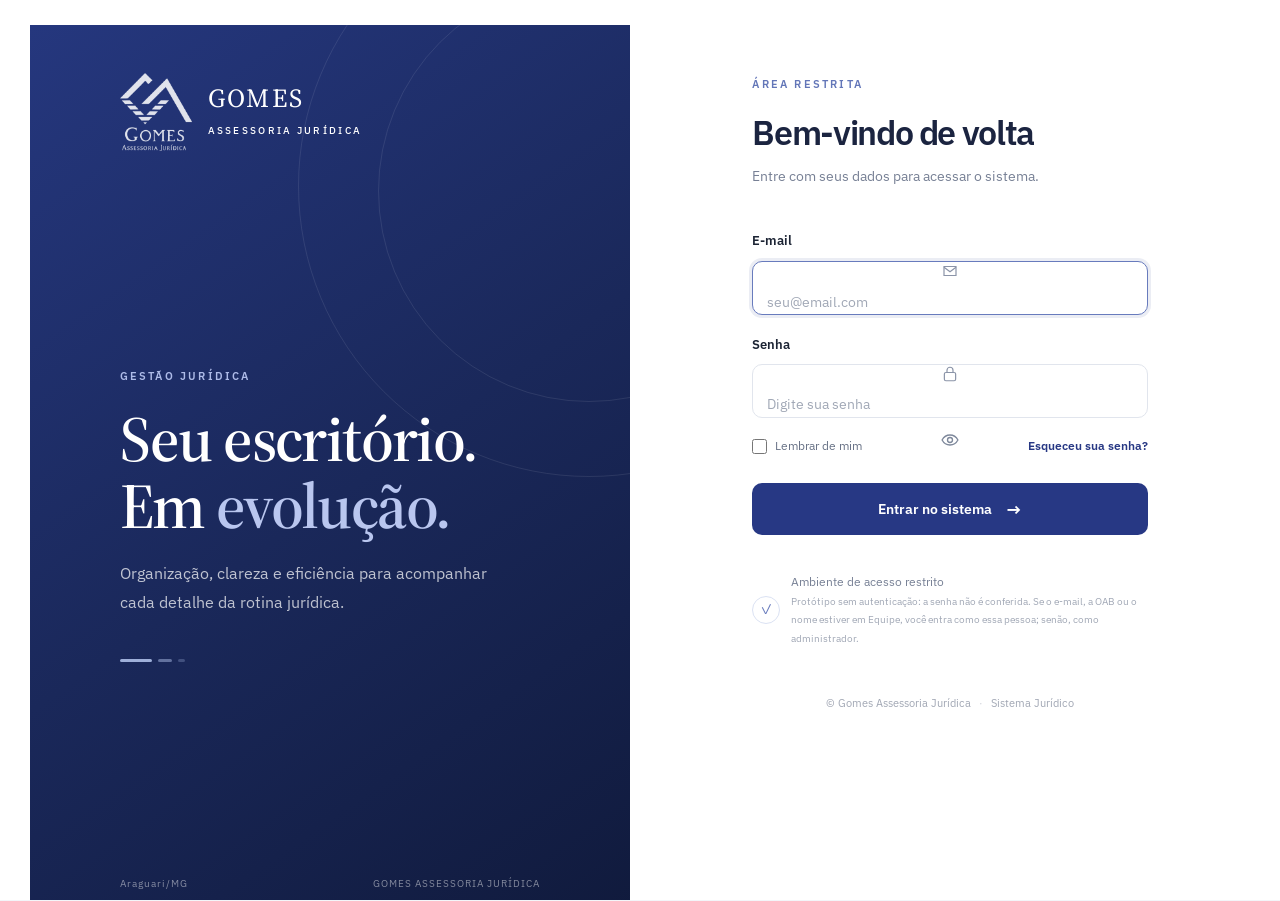
==== prototipo/index.html @ 51c0e1f3 "Integra a tela de login ao protótipo - Nova tela de acesso (js/login.js + css/login.css) no modo loc" ====
<!DOCTYPE html>
<html lang="pt-BR">
<head>
<meta charset="utf-8">
<meta name="viewport" content="width=device-width, initial-scale=1">
<title>Gomes · Sistema Jurídico</title>
<link rel="icon" href="logo.png">
<link rel="preconnect" href="https://fonts.googleapis.com">
<link rel="preconnect" href="https://fonts.gstatic.com" crossorigin>
<link href="https://fonts.googleapis.com/css2?family=IBM+Plex+Sans:wght@400;500;600&family=Source+Serif+4:opsz,wght@8..60,600&display=swap" rel="stylesheet">
<link rel="stylesheet" href="css/app.css">
<link rel="stylesheet" href="css/login.css">
</head>
<body>
<div id="login" hidden></div>
<div class="band"><span class="firm">Gomes<small>Assessoria Jurídica</small></span><span>Araguari/MG</span></div>
<div class="shell">
  <nav class="side-nav" id="nav" aria-label="Módulos"></nav>
  <div class="content">
    <header class="top">
      <img class="logo" src="logo.png" alt="Gomes Assessoria Jurídica" width="56" height="61">
      <div class="brand">
        <h1>Sistema Jurídico</h1>
        <span id="modeline">Carregando…</span>
      </div>
      <div class="gsearch" id="gsearch" role="search">
        <svg width="16" height="16" viewBox="0 0 24 24" fill="none" stroke="currentColor" stroke-width="2" stroke-linecap="round" aria-hidden="true"><circle cx="11" cy="11" r="7"/><path d="m20 20-3.5-3.5"/></svg>
        <input id="buscaQ" type="search" autocomplete="off" placeholder="Buscar pasta, processo ou pessoa…" aria-label="Buscar pasta, número de processo ou pessoa" role="combobox" aria-controls="buscaRes" aria-expanded="false" aria-autocomplete="list" data-oninput="busca-digitar" data-onkeydown="busca-tecla" data-onfocus="busca-foco">
        <kbd>/</kbd>
        <div class="gsearch-res" id="buscaRes" role="listbox" hidden></div>
      </div>
      <div id="notif"></div>
      <div class="me-chip" id="mechip"></div>
      <button class="btn primary" data-action="novo-prazo">+ Novo prazo</button>
    </header>
    <section class="alerts" id="alerts" aria-live="polite"></section>
    <div id="notice"></div>
    <main id="main"></main>
  </div>
</div>
<div id="modal"></div>
<div id="toast"></div>
<script src="js/prazo-logic.js"></script>
<script src="js/schema.js"></script>
<script src="js/seed.js"></script>
<script src="js/core.js"></script>
<script src="js/export.js"></script>
<script src="js/m-agenda.js"></script>
<script src="js/m-processos.js"></script>
<script src="js/m-publicacoes.js"></script>
<script src="js/m-clientes.js"></script>
<script src="js/m-importacao.js"></script>
<script src="js/m-documentos.js"></script>
<script src="js/m-modelos.js"></script>
<script src="js/m-equipe.js"></script>
<script src="js/m-financeiro.js"></script>
<script src="js/m-fin-painel.js"></script>
<script src="js/m-relatorios.js"></script>
<script src="js/m-notificacoes.js"></script>
<script src="js/m-busca.js"></script>
<script src="js/m-inicio.js"></script>
<script src="js/m-inicio-widgets.js"></script>
<script src="js/login.js"></script>
<script src="js/app.js"></script>
</body>
</html>
---- prototipo/css/app.css ----
:root {

  /* Layout: barra superior + faixa de alertas fixa; abaixo, a visão escolhida (ano, mês, lista, equipe, feriados) com painel lateral do dia. */

  /* Paleta do site oficial da Gomes Assessoria Jurídica: marinho #273884, cinzas #F5F5F5 / #EAE9E9, grafite #54595F, quase-preto #13120B */

  --bg: #F5F5F5;

  --surface: #FFFFFF;

  --ink: #13120B;

  --muted: #54595F;

  --line: #E2E1E1;

  --accent: #273884;

  --accent-soft: #E7E9F3;

  --band: #273884;

  --band-ink: #EAE9E9;

  --danger: #B8322A;

  --danger-soft: #FBE4E1;

  --warn: #C0620F;

  --warn-soft: #FCEAD7;

  --amber: #957300;

  --amber-soft: #FAF1CC;

  --ok: #2C7A4D;

  --ok-soft: #DFF1E6;

  --done: #8893A3;

  --done-soft: #ECEFF3;

  --hol: #B0453B;

  --weekend: #F7F7F7;

  --comp-soft: #E6E7EA;

  --recesso: rgba(35, 71, 124, .09);

  --font-display: "Source Serif 4", Georgia, serif;

  --font-body: "IBM Plex Sans", system-ui, -apple-system, "Segoe UI", sans-serif;

  --shadow: 0 8px 30px rgba(20, 30, 50, .18);

  color-scheme: light;

}





* {

  box-sizing: border-box

}

html,

body {

  margin: 0;

  background: var(--bg);

  color: var(--ink);

  font-family: var(--font-body);

  font-size: 14px;

  line-height: 1.45

}

button,

input,

select,

textarea {

  font: inherit;

  color: inherit

}

button {

  cursor: pointer

}

:focus-visible {

  outline: 2px solid var(--accent);

  outline-offset: 2px

}

.num {

  font-variant-numeric: tabular-nums

}

/* Faixa institucional */

.band {

  background: var(--band);

  color: var(--band-ink);

  display: flex;

  flex-wrap: wrap;

  gap: 6px 18px;

  align-items: center;

  padding: 8px 20px;

  font-size: 12px;

  letter-spacing: .04em

}

.band .firm {

  font-family: var(--font-display);

  font-size: 15px;

  letter-spacing: .08em;

  text-transform: uppercase;

  font-weight: 600;

  margin-right: auto

}

.band .firm small {

  font-family: var(--font-body);

  text-transform: none;

  letter-spacing: .02em;

  font-weight: 400;

  opacity: .85;

  margin-left: 8px

}

/* Top bar */

.top {

  display: flex;

  flex-wrap: wrap;

  align-items: center;

  gap: 12px 20px;

  padding: 14px 20px;

  background: var(--surface);

  border-bottom: 1px solid var(--line)

}

.logo {

  height: 58px;

  width: auto;

  flex: none

}

:root[data-theme="dark"] .logo {

  filter: brightness(0) invert(.9)

}



.brand {

  display: flex;

  flex-direction: column;

  margin-right: auto

}

.brand h1 {

  font-family: var(--font-display);

  font-size: 20px;

  margin: 0;

  font-weight: 600;

  letter-spacing: -.01em

}

.brand span {

  color: var(--muted);

  font-size: 12px

}

.tabs {

  display: flex;

  gap: 2px;

  background: var(--bg);

  border: 1px solid var(--line);

  border-radius: 8px;

  padding: 3px;

  flex-wrap: wrap

}

.tabs a {

  padding: 6px 12px;

  border-radius: 6px;

  text-decoration: none;

  color: var(--muted);

  font-weight: 500

}

.tabs a[aria-current="page"] {

  background: var(--surface);

  color: var(--ink);

  box-shadow: 0 1px 2px rgba(0, 0, 0, .08)

}

.ctrl {

  display: flex;

  align-items: center;

  gap: 8px

}

.ctrl label {

  color: var(--muted);

  font-size: 12px

}

select,

input,

textarea {

  background: var(--surface);

  border: 1px solid var(--line);

  border-radius: 6px;

  padding: 7px 9px;

  min-width: 0

}

.btn {

  border: 1px solid var(--line);

  background: var(--surface);

  border-radius: 6px;

  padding: 7px 12px;

  font-weight: 500

}

.btn:hover {

  border-color: var(--accent)

}

.btn.primary {

  background: var(--accent);

  color: var(--surface);

  border-color: var(--accent)

}

.btn.danger {

  color: var(--danger);

  border-color: var(--danger)

}

.btn.small {

  padding: 4px 9px;

  font-size: 12px

}

.iconbtn {

  border: 1px solid var(--line);

  background: var(--surface);

  border-radius: 6px;

  width: 32px;

  height: 32px;

  font-size: 16px;

  line-height: 1

}

/* Alert strip */

.alerts {

  display: flex;

  flex-wrap: wrap;

  align-items: center;

  gap: 10px 14px;

  padding: 10px 20px;

  border-bottom: 1px solid var(--line);

  background: var(--surface)

}

.alerts.calm {

  background: var(--ok-soft)

}

.alerts.hot {

  background: var(--danger-soft)

}

.pulse {

  width: 10px;

  height: 10px;

  border-radius: 50%;

  background: var(--danger);

  flex: none;

  box-shadow: 0 0 0 0 rgba(184, 50, 42, .6);

  animation: pulse 1.6s infinite

}

.alerts.calm .pulse {

  background: var(--ok);

  animation: none

}

@keyframes pulse {

  0% {

    box-shadow: 0 0 0 0 rgba(184, 50, 42, .55)

  }

  70% {

    box-shadow: 0 0 0 10px rgba(184, 50, 42, 0)

  }

  100% {

    box-shadow: 0 0 0 0 rgba(184, 50, 42, 0)

  }

}

@media (prefers-reduced-motion: reduce) {

  .pulse {

    animation: none

  }

}

.alerts strong {

  font-weight: 600

}

.counts {

  display: flex;

  gap: 8px;

  flex-wrap: wrap

}

.count {

  display: inline-flex;

  align-items: center;

  gap: 6px;

  padding: 3px 10px;

  border-radius: 999px;

  font-weight: 600;

  font-size: 12px;

  border: 1px solid transparent;

  background: var(--surface)

}

.chips {

  display: flex;

  gap: 6px;

  flex-wrap: wrap;

  flex: 1 1 300px

}

.achip {

  border: 1px solid var(--line);

  background: var(--surface);

  border-radius: 6px;

  padding: 3px 8px;

  font-size: 12px;

  display: inline-flex;

  gap: 6px;

  align-items: center;

  max-width: 320px

}

.achip span {

  overflow: hidden;

  text-overflow: ellipsis;

  white-space: nowrap

}

/* status colors */

.s-vencido {

  --c: var(--danger);

  --cs: var(--danger-soft)

}

.s-hoje {

  --c: var(--danger);

  --cs: var(--danger-soft)

}

.s-critico {

  --c: var(--warn);

  --cs: var(--warn-soft)

}

.s-atencao {

  --c: var(--amber);

  --cs: var(--amber-soft)

}

.s-ok {

  --c: var(--ok);

  --cs: var(--ok-soft)

}

.s-concluido {

  --c: var(--done);

  --cs: var(--done-soft)

}

.pill {

  display: inline-flex;

  align-items: center;

  gap: 5px;

  padding: 2px 9px;

  border-radius: 999px;

  font-size: 11.5px;

  font-weight: 600;

  color: var(--c);

  background: var(--cs);

  white-space: nowrap

}

.pill::before {

  content: "";

  width: 6px;

  height: 6px;

  border-radius: 50%;

  background: var(--c)

}

.count.s-vencido,

.count.s-hoje,

.count.s-critico,

.count.s-atencao {

  color: var(--c);

  border-color: var(--c)

}

.notice {

  margin: 12px 20px 0;

  padding: 9px 12px;

  border: 1px dashed var(--line);

  border-radius: 8px;

  color: var(--muted);

  display: flex;

  gap: 10px;

  align-items: center;

  flex-wrap: wrap;

  background: var(--surface)

}

/* Main */

main {

  padding: 16px 20px 40px;

  display: grid;

  grid-template-columns: minmax(0, 1fr) 320px;

  gap: 16px;

  align-items: start

}

main.single {

  grid-template-columns: minmax(0, 1fr)

}

@media (max-width:1000px) {

  main {

    grid-template-columns: minmax(0, 1fr)

  }

}

.panel {

  background: var(--surface);

  border: 1px solid var(--line);

  border-radius: 10px

}

.vhead {

  display: flex;

  align-items: center;

  gap: 10px;

  flex-wrap: wrap;

  padding: 12px 14px;

  border-bottom: 1px solid var(--line)

}

.vhead h2 {

  font-family: var(--font-display);

  font-weight: 600;

  font-size: 22px;

  margin: 0 auto 0 0;

  text-wrap: balance

}

.legend {

  display: flex;

  gap: 12px;

  flex-wrap: wrap;

  padding: 10px 14px;

  border-top: 1px solid var(--line);

  color: var(--muted);

  font-size: 12px

}

.legend i {

  display: inline-block;

  width: 11px;

  height: 11px;

  border-radius: 3px;

  margin-right: 5px;

  vertical-align: -1px;

  background: var(--cs);

  border: 1px solid var(--c)

}

/* Year */

.year {

  display: grid;

  grid-template-columns: repeat(4, minmax(0, 1fr));

  gap: 14px;

  padding: 14px

}

@media (max-width:1250px) {

  .year {

    grid-template-columns: repeat(3, minmax(0, 1fr))

  }

}

@media (max-width:760px) {

  .year {

    grid-template-columns: repeat(2, minmax(0, 1fr))

  }

}

@media (max-width:460px) {

  .year {

    grid-template-columns: minmax(0, 1fr)

  }

}

.mini {

  border: 1px solid var(--line);

  border-radius: 8px;

  padding: 8px

}

.mini.current {

  border-color: var(--accent)

}

.mini h3 {

  margin: 0 0 6px;

  font-size: 13px;

  display: flex;

  justify-content: space-between;

  align-items: center

}

.mini h3 button {

  border: 0;

  background: none;

  padding: 0;

  font-weight: 600;

  color: var(--ink);

  text-transform: capitalize

}

.mini h3 button:hover {

  color: var(--accent);

  text-decoration: underline

}

.mini h3 small {

  color: var(--muted);

  font-weight: 500

}

.mgrid {

  display: grid;

  grid-template-columns: repeat(7, 1fr);

  gap: 2px

}

.mgrid .dow {

  font-size: 10px;

  color: var(--muted);

  text-align: center;

  padding-bottom: 2px

}

.d {

  position: relative;

  aspect-ratio: 1;

  border: 0;

  border-radius: 4px;

  background: transparent;

  font-size: 11px;

  padding: 0;

  display: flex;

  align-items: center;

  justify-content: center;

  color: var(--ink)

}

.d.out {

  visibility: hidden

}

.d.we {

  color: var(--muted);

  background: var(--weekend)

}

.d.rec {

  background-image: repeating-linear-gradient(135deg, var(--recesso) 0 3px, transparent 3px 6px)

}

.d.hol {

  color: var(--hol);

  font-weight: 600;

  text-decoration: underline dotted

}

.d.has {

  background: var(--cs);

  color: var(--c);

  font-weight: 700;

  box-shadow: inset 0 0 0 1px var(--c)

}

.d.today {

  outline: 2px solid var(--accent);

  outline-offset: -1px

}

.d.sel {

  background: var(--accent);

  color: var(--surface)

}

.d:hover {

  box-shadow: inset 0 0 0 1px var(--accent)

}

.d .n {

  position: absolute;

  top: -3px;

  right: -3px;

  min-width: 13px;

  height: 13px;

  border-radius: 7px;

  background: var(--c);

  color: var(--surface);

  font-size: 8.5px;

  line-height: 13px;

  padding: 0 3px;

  font-weight: 700

}

/* Month */

.month {

  display: grid;

  grid-template-columns: repeat(7, minmax(0, 1fr));

  border-top: 1px solid var(--line)

}

.month .dow {

  padding: 6px 8px;

  font-size: 12px;

  color: var(--muted);

  border-bottom: 1px solid var(--line);

  font-weight: 500

}

.cell {

  min-height: 108px;

  border-right: 1px solid var(--line);

  border-bottom: 1px solid var(--line);

  padding: 5px;

  display: flex;

  flex-direction: column;

  gap: 3px;

  cursor: pointer;

  background: var(--surface)

}

.cell:nth-child(7n) {

  border-right: 0

}

.cell.out {

  background: var(--bg);

  color: var(--muted)

}

.cell.we {

  background: var(--weekend)

}

.cell.rec {

  background-image: repeating-linear-gradient(135deg, var(--recesso) 0 4px, transparent 4px 8px)

}

.cell.sel {

  box-shadow: inset 0 0 0 2px var(--accent)

}

.cell .top-row {

  display: flex;

  justify-content: space-between;

  gap: 4px;

  font-size: 12px

}

.cell .dn {

  font-weight: 600

}

.cell.today .dn {

  background: var(--accent);

  color: var(--surface);

  border-radius: 10px;

  padding: 0 6px

}

.cell .hn {

  color: var(--hol);

  font-size: 10.5px;

  text-align: right;

  line-height: 1.2

}

.ev {

  border: 0;

  border-left: 3px solid var(--c);

  background: var(--cs);

  color: var(--ink);

  border-radius: 4px;

  padding: 2px 5px;

  font-size: 11.5px;

  text-align: left;

  white-space: nowrap;

  overflow: hidden;

  text-overflow: ellipsis;

  width: 100%

}

.more {

  font-size: 11px;

  color: var(--muted)

}

@media (max-width:700px) {

  .cell {

    min-height: 70px

  }

  .ev {

    font-size: 10px

  }

}

/* Side panel */

.side {

  padding: 14px;

  position: sticky;

  top: 12px

}

.side h3 {

  font-family: var(--font-display);

  font-size: 18px;

  margin: 0 0 2px;

  font-weight: 600

}

.side .sub {

  color: var(--muted);

  font-size: 12px;

  margin-bottom: 12px

}

.plist {

  display: flex;

  flex-direction: column;

  gap: 8px

}

.pcard {

  border: 1px solid var(--line);

  border-left: 4px solid var(--c);

  border-radius: 8px;

  padding: 9px 10px;

  display: flex;

  flex-direction: column;

  gap: 4px;

  background: var(--surface);

  text-align: left

}

.pcard:hover {

  border-color: var(--accent);

  border-left-color: var(--c)

}

.pcard .t {

  font-weight: 600

}

.pcard .meta {

  color: var(--muted);

  font-size: 12px;

  display: flex;

  gap: 8px;

  flex-wrap: wrap;

  align-items: center

}

.empty {

  color: var(--muted);

  padding: 10px 0

}

.side .sec {

  margin-top: 16px;

  padding-top: 12px;

  border-top: 1px solid var(--line)

}

.side .sec h4 {

  margin: 0 0 8px;

  font-size: 12px;

  text-transform: uppercase;

  letter-spacing: .04em;

  color: var(--muted)

}

.load {

  display: flex;

  flex-direction: column;

  gap: 6px

}

.loadrow {

  display: grid;

  grid-template-columns: 24px minmax(0, 1fr) auto;

  gap: 8px;

  align-items: center;

  font-size: 13px

}

.bar {

  height: 6px;

  background: var(--bg);

  border-radius: 3px;

  overflow: hidden;

  grid-column: 2 / 4

}

.bar b {

  display: block;

  height: 100%;

  background: var(--accent)

}

.av {

  width: 24px;

  height: 24px;

  border-radius: 50%;

  display: inline-flex;

  align-items: center;

  justify-content: center;

  color: #fff;

  font-size: 10px;

  font-weight: 600;

  flex: none

}

.av.lg {

  width: 42px;

  height: 42px;

  font-size: 15px

}

/* Table */

.filters {

  display: flex;

  gap: 8px;

  flex-wrap: wrap;

  padding: 12px 14px;

  border-bottom: 1px solid var(--line)

}

.tablewrap {

  overflow-x: auto

}

table {

  width: 100%;

  border-collapse: collapse;

  font-size: 13px

}

th {

  text-align: left;

  font-weight: 500;

  color: var(--muted);

  font-size: 12px;

  padding: 8px 12px;

  border-bottom: 1px solid var(--line);

  white-space: nowrap

}

td {

  padding: 9px 12px;

  border-bottom: 1px solid var(--line);

  vertical-align: middle

}

tr.done td {

  color: var(--muted)

}

tr.done td .proc {

  text-decoration: line-through

}

.proc {

  font-variant-numeric: tabular-nums;

  font-size: 12.5px

}

.who {

  display: flex;

  align-items: center;

  gap: 7px;

  white-space: nowrap

}

.rowact {

  display: flex;

  gap: 6px;

  justify-content: flex-end

}

/* Team */

.team {

  display: grid;

  grid-template-columns: repeat(auto-fill, minmax(250px, 1fr));

  gap: 12px;

  padding: 14px

}

.member {

  border: 1px solid var(--line);

  border-radius: 10px;

  padding: 14px;

  display: flex;

  flex-direction: column;

  gap: 10px

}

.member .hd {

  display: flex;

  gap: 10px;

  align-items: center

}

.member .nm {

  font-weight: 600

}

.member .cg {

  color: var(--muted);

  font-size: 12px

}

.member .stats {

  display: flex;

  gap: 6px;

  flex-wrap: wrap

}

.member .info {

  color: var(--muted);

  font-size: 12px;

  word-break: break-word

}

/* Holidays */

.hgrid {

  display: grid;

  grid-template-columns: repeat(auto-fit, minmax(300px, 1fr));

  gap: 14px;

  padding: 14px

}

.hbox {

  border: 1px solid var(--line);

  border-radius: 10px;

  padding: 12px

}

.hbox h3 {

  margin: 0 0 8px;

  font-size: 14px

}

.hlist {

  list-style: none;

  margin: 0;

  padding: 0

}

.hlist li {

  display: flex;

  justify-content: space-between;

  gap: 10px;

  padding: 6px 0;

  border-bottom: 1px dashed var(--line);

  font-size: 13px

}

.hlist li:last-child {

  border-bottom: 0

}

.form-inline {

  display: flex;

  gap: 6px;

  flex-wrap: wrap;

  margin-top: 10px

}

.muted {

  color: var(--muted)

}

/* Modal */

.backdrop {

  position: fixed;

  inset: 0;

  background: rgba(10, 15, 25, .45);

  display: flex;

  align-items: flex-start;

  justify-content: center;

  padding: 40px 16px;

  overflow: auto;

  z-index: 50

}

.modal {

  background: var(--surface);

  border-radius: 12px;

  box-shadow: var(--shadow);

  width: min(620px, 100%);

  border: 1px solid var(--line)

}

.modal header {

  padding: 14px 18px;

  border-bottom: 1px solid var(--line);

  display: flex;

  align-items: center;

  gap: 10px

}

.modal header h3 {

  margin: 0;

  font-family: var(--font-display);

  font-size: 19px;

  font-weight: 600;

  margin-right: auto

}

.modal .body {

  padding: 16px 18px;

  display: grid;

  grid-template-columns: 1fr 1fr;

  gap: 12px

}

.modal .body .full {

  grid-column: 1 / -1

}

@media (max-width:520px) {

  .modal .body {

    grid-template-columns: 1fr

  }

}

.field {

  display: flex;

  flex-direction: column;

  gap: 4px

}

.field>input,

.field>select,

.field>textarea {

  width: 100%

}

.field label {

  font-size: 12px;

  color: var(--muted);

  font-weight: 500

}

.calc {

  grid-column: 1 / -1;

  background: var(--accent-soft);

  border-radius: 8px;

  padding: 9px 12px;

  font-size: 12.5px

}

.modal footer {

  padding: 12px 18px;

  border-top: 1px solid var(--line);

  display: flex;

  gap: 8px;

  justify-content: flex-end;

  flex-wrap: wrap

}

.modal footer .left {

  margin-right: auto

}

.urgent-list {

  padding: 6px 18px 14px;

  display: flex;

  flex-direction: column;

  gap: 8px

}

/* Clientes (captação) */

.board {

  display: grid;

  grid-template-columns: repeat(5, minmax(230px, 1fr));

  gap: 12px;

  padding: 14px;

  overflow-x: auto

}

.col {

  background: var(--bg);

  border-radius: 10px;

  padding: 10px;

  display: flex;

  flex-direction: column;

  gap: 8px;

  min-height: 160px

}

.col h3 {

  margin: 0 0 2px;

  font-size: 12.5px;

  text-transform: uppercase;

  letter-spacing: .04em;

  color: var(--muted);

  display: flex;

  justify-content: space-between

}

.ccard {

  border: 1px solid var(--line);

  border-radius: 8px;

  background: var(--surface);

  padding: 10px;

  text-align: left;

  display: flex;

  flex-direction: column;

  gap: 5px

}

.ccard:hover {

  border-color: var(--accent)

}

.ccard.paramim {

  border-color: var(--accent);

  box-shadow: inset 3px 0 0 var(--accent)

}

.ccard .t {

  font-weight: 600

}

.ccard .meta {

  font-size: 12px;

  color: var(--muted);

  display: flex;

  gap: 6px;

  align-items: center;

  flex-wrap: wrap

}

.ccard .hist {

  font-size: 12px;

  color: var(--ink);

  display: -webkit-box;

  -webkit-line-clamp: 2;

  -webkit-box-orient: vertical;

  overflow: hidden

}

.tag {

  display: inline-block;

  font-size: 11px;

  font-weight: 600;

  padding: 1px 7px;

  border-radius: 999px;

  background: var(--accent-soft);

  color: var(--accent)

}

.tag.alta {

  background: var(--danger-soft);

  color: var(--danger)

}

.avs {

  display: inline-flex

}

.avs .av {

  margin-left: -5px;

  border: 2px solid var(--surface)

}

.avs .av:first-child {

  margin-left: 0

}

.modal.wide {

  width: min(980px, 100%)

}

.cgrid {

  display: grid;

  grid-template-columns: minmax(0, 1.15fr) minmax(0, 1fr);

  gap: 0

}

@media (max-width:820px) {

  .cgrid {

    grid-template-columns: 1fr

  }

}

.cgrid>div {

  padding: 16px 18px;

  display: flex;

  flex-direction: column;

  gap: 12px

}

.cgrid>div+div {

  border-left: 1px solid var(--line);

  background: var(--bg)

}

@media (max-width:820px) {

  .cgrid>div+div {

    border-left: 0;

    border-top: 1px solid var(--line)

  }

}

.two {

  display: grid;

  grid-template-columns: 1fr 1fr;

  gap: 10px

}

@media (max-width:520px) {

  .two {

    grid-template-columns: 1fr

  }

}

.box {

  background: var(--surface);

  border: 1px solid var(--line);

  border-radius: 8px;

  padding: 10px 12px;

  display: flex;

  flex-direction: column;

  gap: 8px

}

.box h4 {

  margin: 0;

  font-size: 12px;

  text-transform: uppercase;

  letter-spacing: .04em;

  color: var(--muted)

}

.checks {

  display: flex;

  flex-direction: column;

  gap: 4px

}

.checks label {

  display: flex;

  gap: 8px;

  align-items: center;

  font-size: 13px

}

.doclist {

  display: flex;

  flex-direction: column;

  gap: 6px

}

.doc {

  display: grid;

  grid-template-columns: 34px minmax(0, 1fr) auto;

  gap: 8px;

  align-items: center;

  font-size: 13px

}

.doc .ft {

  width: 34px;

  height: 34px;

  border-radius: 6px;

  background: var(--accent-soft);

  color: var(--accent);

  font-size: 10px;

  font-weight: 700;

  display: flex;

  align-items: center;

  justify-content: center

}

.doc a {

  color: var(--ink);

  font-weight: 500;

  text-decoration: none;

  overflow: hidden;

  text-overflow: ellipsis;

  white-space: nowrap;

  display: block

}

.doc a:hover {

  color: var(--accent);

  text-decoration: underline

}

.doc small {

  color: var(--muted)

}

.drop {

  border: 1.5px dashed var(--line);

  border-radius: 8px;

  padding: 10px;

  display: flex;

  flex-wrap: wrap;

  gap: 8px;

  align-items: center

}

.drop.over {

  border-color: var(--accent);

  background: var(--accent-soft)

}

.timeline {

  list-style: none;

  margin: 0;

  padding: 0;

  display: flex;

  flex-direction: column;

  gap: 8px;

  max-height: 220px;

  overflow: auto

}

.timeline li {

  display: grid;

  grid-template-columns: 24px minmax(0, 1fr);

  gap: 8px;

  font-size: 12.5px

}

.timeline small {

  color: var(--muted);

  display: block

}

.statusbar {

  display: flex;

  gap: 6px;

  flex-wrap: wrap

}

.tabbadge {

  display: inline-block;

  min-width: 17px;

  padding: 0 5px;

  margin-left: 5px;

  border-radius: 9px;

  background: var(--danger);

  color: #fff;

  font-size: 10.5px;

  font-weight: 700;

  text-align: center;

  line-height: 17px

}

.toast {

  position: fixed;

  bottom: 18px;

  left: 50%;

  transform: translateX(-50%);

  background: var(--ink);

  color: var(--surface);

  padding: 9px 16px;

  border-radius: 8px;

  z-index: 60;

  font-size: 13px;

  box-shadow: var(--shadow)

}

/* ===== Layout com menu lateral ===== */

html,

body {

  height: 100%

}

.shell {

  display: grid;

  grid-template-columns: 220px minmax(0, 1fr);

  min-height: calc(100% - 37px)

}

.side-nav {

  background: var(--surface);

  border-right: 1px solid var(--line);

  padding: 12px 10px;

  display: flex;

  flex-direction: column;

  gap: 14px;

  position: sticky;

  top: 0;

  align-self: start;

  max-height: 100vh;

  overflow: auto

}

.side-nav .grp {

  display: flex;

  flex-direction: column;

  gap: 2px

}

.side-nav .grp b {

  font-size: 11px;

  text-transform: uppercase;

  letter-spacing: .06em;

  color: var(--muted);

  padding: 4px 10px

}

.side-nav a {

  display: flex;

  justify-content: space-between;

  align-items: center;

  padding: 7px 10px;

  border-radius: 6px;

  text-decoration: none;

  color: var(--ink);

  font-weight: 500

}

.side-nav a:hover {

  background: var(--bg)

}

.side-nav a[aria-current="page"] {

  background: var(--accent);

  color: var(--surface)

}

.side-nav a[aria-current="page"] .tabbadge {

  background: var(--surface);

  color: var(--accent)

}

.content {

  min-width: 0;

  display: flex;

  flex-direction: column

}

@media (max-width:900px) {

  .shell {

    grid-template-columns: 1fr

  }

  .side-nav {

    position: static;

    max-height: none;

    flex-direction: row;

    overflow-x: auto;

    border-right: 0;

    border-bottom: 1px solid var(--line)

  }

  .side-nav .grp {

    flex-direction: row;

    align-items: center

  }

  .side-nav .grp b {

    display: none

  }

  .side-nav a {

    white-space: nowrap

  }

}

.me-chip {

  display: flex;

  align-items: center;

  gap: 8px;

  font-size: 13px

}

.me-chip .role {

  font-size: 11px;

  color: var(--muted)

}

/* ===== Componentes gerais ===== */

.kpis {

  display: grid;

  grid-template-columns: repeat(auto-fit, minmax(180px, 1fr));

  gap: 12px;

  padding: 14px

}

.kpi {

  border: 1px solid var(--line);

  border-radius: 10px;

  padding: 12px 14px;

  background: var(--surface);

  display: flex;

  flex-direction: column;

  gap: 4px;

  border-top: 3px solid var(--c, var(--accent))

}

.kpi span {

  font-size: 12px;

  color: var(--muted)

}

.kpi strong {

  font-size: 22px;

  font-variant-numeric: tabular-nums;

  font-weight: 600

}

.kpi small {

  font-size: 12px;

  color: var(--muted)

}

.grid2 {

  display: grid;

  grid-template-columns: repeat(auto-fit, minmax(380px, 1fr));

  gap: 14px;

  padding: 0 14px 14px

}

@media (max-width:520px) {

  .grid2 {

    grid-template-columns: 1fr

  }

}

.card {

  border: 1px solid var(--line);

  border-radius: 10px;

  padding: 12px 14px;

  background: var(--surface);

  min-width: 0

}

.card h3 {

  margin: 0 0 10px;

  font-size: 14px

}

.chart svg {

  width: 100%;

  height: auto;

  display: block

}

.chart text {

  fill: var(--muted);

  font-size: 11px;

  font-family: var(--font-body)

}

.chart .gl {

  stroke: var(--line)

}

.chart-legend {

  display: flex;

  gap: 12px;

  font-size: 12px;

  color: var(--muted);

  margin-top: 6px;

  flex-wrap: wrap

}

.chart-legend i {

  display: inline-block;

  width: 10px;

  height: 10px;

  border-radius: 2px;

  margin-right: 5px;

  vertical-align: -1px

}

.money {

  font-variant-numeric: tabular-nums;

  white-space: nowrap;

  text-align: right

}

td.money,

th.money {

  text-align: right

}

.pos {

  color: var(--ok)

}

.neg {

  color: var(--danger)

}

.subtabs {

  display: flex;

  gap: 6px;

  flex-wrap: wrap

}

.subtabs button {

  border: 1px solid var(--line);

  background: var(--surface);

  border-radius: 999px;

  padding: 4px 12px;

  font-size: 12.5px

}

.subtabs button[aria-pressed="true"] {

  background: var(--accent);

  color: var(--surface);

  border-color: var(--accent)

}

.export {

  display: flex;

  gap: 6px;

  align-items: center

}

.export .muted {

  font-size: 12px

}

.tfoot td {

  font-weight: 600;

  background: var(--bg)

}

.lock {

  padding: 40px 20px;

  text-align: center;

  color: var(--muted)

}

.lock h2 {

  font-family: var(--font-display);

  color: var(--ink)

}

.dl {

  display: grid;

  grid-template-columns: max-content 1fr;

  gap: 6px 14px;

  font-size: 13px;

  margin: 0

}

.dl dt {

  color: var(--muted)

}

.dl dd {

  margin: 0

}

.ptext {

  white-space: pre-wrap;

  font-size: 13px;

  background: var(--bg);

  border-radius: 8px;

  padding: 10px;

  max-height: 260px;

  overflow: auto

}

.matrix td,

.matrix th {

  text-align: center

}

.matrix td:first-child,

.matrix th:first-child {

  text-align: left

}

.matrix select {

  padding: 4px 6px;

  font-size: 12px

}

.tabs-inline {

  display: flex;

  gap: 2px;

  border-bottom: 1px solid var(--line);

  padding: 0 14px;

  flex-wrap: wrap

}

.tabs-inline button {

  border: 0;

  background: none;

  padding: 9px 12px;

  color: var(--muted);

  font-weight: 500;

  border-bottom: 2px solid transparent

}

.tabs-inline button[aria-pressed="true"] {

  color: var(--accent);

  border-bottom-color: var(--accent)

}

.section-body {

  padding: 14px;

  display: flex;

  flex-direction: column;

  gap: 12px

}

.row-click {

  cursor: pointer

}

.row-click:hover td {

  background: var(--bg)

}

.alerts .chips {

  flex-basis: 100%

}

/* ===== Gomes · identidade visual profissional ===== */

:root {

  --bg: #f3f5f9;

  --surface: #fff;

  --ink: #172033;

  --muted: #697386;

  --line: #e3e8f0;

  --accent: #273884;

  --accent-soft: #edf0fb;

  --band: #172653;

  --shadow: 0 12px 34px rgba(22, 36, 75, .08)

}

html,

body {

  font-size: 14px;

  background: var(--bg)

}

.band {

  padding: 9px 26px;

  background: #172653;

  min-height: 40px

}

.shell {

  grid-template-columns: 248px minmax(0, 1fr);

  min-height: calc(100% - 40px)

}

.side-nav {

  padding: 22px 14px;

  background: #fff;

  border-right: 1px solid #e7ebf2;

  gap: 22px

}

.side-nav .grp {

  gap: 4px

}

.side-nav .grp b {

  padding: 5px 12px 8px;

  font-size: 10px;

  letter-spacing: .11em;

  color: #929bad

}

.side-nav a {

  padding: 10px 12px;

  border-radius: 9px;

  font-size: 13px;

  transition: background .16s, color .16s

}

.side-nav a:hover {

  background: #f3f5fa;

  color: var(--accent)

}

.side-nav a[aria-current=page] {

  background: #edf0fb;

  color: #273884;

  box-shadow: inset 3px 0 #273884

}

.side-nav a[aria-current=page] .tabbadge {

  background: #273884;

  color: #fff

}

.content {

  background: #f6f7fb

}

.top {

  padding: 17px 28px;

  background: #fff;

  border-bottom: 1px solid #e8ebf1;

  gap: 16px

}

.brand h1 {

  font-family: var(--font-body);

  font-size: 18px;

  font-weight: 650;

  letter-spacing: -.035em;

  color: #172033

}

.brand span {

  font-size: 11.5px

}

.logo {

  height: 48px

}

.alerts {

  padding: 11px 28px;

  background: #fff

}

main {

  padding: 25px 28px 48px;

  gap: 20px

}

.panel,

.card,

.kpi {

  border-color: #e5e9f1;

  border-radius: 13px;

  box-shadow: 0 2px 8px rgba(20, 35, 70, .025)

}

.btn {

  border-radius: 8px;

  padding: 8px 13px;

  font-weight: 600

}

.btn.primary {

  box-shadow: 0 3px 8px rgba(39, 56, 132, .16)

}

input,

select,

textarea {

  border-radius: 8px;

  border-color: #dfe4ed;

  padding: 9px 11px

}

.vhead {

  padding: 16px 18px

}

.vhead h2 {

  font-family: var(--font-body);

  font-size: 20px;

  font-weight: 650;

  letter-spacing: -.025em

}

@media(max-width:900px) {

  .shell {

    grid-template-columns: 1fr

  }

  .side-nav {

    padding: 9px 12px;

    gap: 10px

  }

  .side-nav .grp {

    gap: 4px

  }

  .side-nav a {

    padding: 9px 11px

  }

}

@media(max-width:600px) {

  .top {

    padding: 14px 16px

  }

  .alerts {

    padding: 10px 16px

  }

  main {

    padding: 16px 14px 32px

  }

  .band {

    padding: 8px 16px

  }

}

/* Central de Informações */

.central-hero {

  display: flex;

  justify-content: space-between;

  align-items: center;

  padding: 30px 34px;

  margin-bottom: 18px;

  background: linear-gradient(115deg, #172653 0%, #273884 72%, #3c4f9c 100%);

  color: #fff;

  border: 0;

  overflow: hidden;

  position: relative

}

.central-hero h2 {

  font-size: 29px;

  letter-spacing: -.045em;

  margin: 7px 0 5px;

  font-weight: 650

}

.central-hero p {

  margin: 0;

  color: #d9e0f6;

  font-size: 14px;

  max-width: 560px

}

.eyebrow {

  font-size: 10px;

  letter-spacing: .13em;

  font-weight: 700;

  color: #8e9bc7

}

.central-hero .eyebrow {

  color: #bdc8f0

}

.central-hero-mark {

  font-size: 100px;

  line-height: 1;

  color: rgba(255, 255, 255, .12);

  padding: 0 22px

}

.central-toolbar {

  display: flex;

  gap: 10px;

  align-items: center;

  margin-bottom: 23px;

  flex-wrap: wrap

}

.central-search {

  display: flex;

  align-items: center;

  gap: 9px;

  background: #fff;

  border: 1px solid #e3e8f0;

  border-radius: 9px;

  padding: 0 12px;

  flex: 1;

  min-width: 230px

}

.central-search span {

  font-size: 23px;

  color: #8a94a8

}

.central-search input {

  border: 0;

  outline: 0;

  box-shadow: none;

  flex: 1;

  padding: 11px 0;

  background: transparent

}

.central-toolbar select {

  min-width: 190px;

  background: #fff

}

.central-layout {

  display: grid;

  grid-template-columns: minmax(0, 1fr) 330px;

  gap: 20px;

  align-items: start

}

.central-section-head {

  display: flex;

  align-items: end;

  justify-content: space-between;

  margin: 0 0 13px

}

.central-section-head h2 {

  font-size: 19px;

  letter-spacing: -.03em;

  margin: 4px 0 0

}

.info-feed {

  display: grid;

  grid-template-columns: repeat(2, minmax(0, 1fr));

  gap: 13px

}

.info-item {

  background: #fff;

  border: 1px solid #e5e9f1;

  border-radius: 12px;

  padding: 17px 18px;

  display: flex;

  flex-direction: column;

  min-height: 205px;

  box-shadow: 0 2px 8px rgba(20, 35, 70, .025)

}

.info-item-top,

.info-item-foot {

  display: flex;

  justify-content: space-between;

  align-items: center;

  gap: 8px

}

.info-item time,

.info-item-foot {

  font-size: 11px;

  color: #8791a3

}

.info-tag {

  font-size: 10px;

  font-weight: 700;

  letter-spacing: .035em;

  text-transform: uppercase;

  padding: 5px 8px;

  border-radius: 5px;

  background: #edf0fb;

  color: #273884

}

.info-tag.internal {

  background: #e8f4ef;

  color: #26734d

}

.info-item h3 {

  font-size: 15px;

  line-height: 1.35;

  margin: 14px 0 7px;

  letter-spacing: -.02em

}

.info-item p {

  font-size: 12.5px;

  color: #687386;

  line-height: 1.6;

  margin: 0 0 13px

}

.info-item details {

  font-size: 12px;

  margin: 0 0 12px;

  color: #273884

}

.info-item summary {

  cursor: pointer;

  font-weight: 650

}

.info-full {

  white-space: pre-wrap;

  color: #596579;

  padding-top: 8px;

  line-height: 1.6

}

.info-item-foot {

  margin-top: auto;

  padding-top: 12px;

  border-top: 1px solid #f0f2f6

}

.source-panel {

  overflow: hidden

}

.source-heading {

  padding: 18px 18px 13px

}

.source-heading h3 {

  font-size: 16px;

  margin: 5px 0

}

.source-heading p,

.central-tip p {

  font-size: 12px;

  color: #778195;

  line-height: 1.55;

  margin: 0

}

.source-link {

  display: flex;

  gap: 11px;

  padding: 12px 17px;

  border-top: 1px solid #edf0f4;

  text-decoration: none;

  color: #172033;

  align-items: flex-start;

  transition: background .15s

}

.source-link:hover {

  background: #f7f8fc

}

.source-icon {

  display: grid;

  place-items: center;

  flex: none;

  width: 28px;

  height: 28px;

  border-radius: 7px;

  background: #edf0fb;

  color: #273884;

  font-size: 16px

}

.source-link strong {

  display: block;

  font-size: 12px;

  margin: 1px 0 3px

}

.source-link small {

  display: block;

  font-size: 10.5px;

  color: #7a8496;

  line-height: 1.4

}

.source-note {

  font-size: 10px;

  line-height: 1.5;

  color: #929bad;

  padding: 0 17px 15px;

  margin: 8px 0 0

}

.central-tip {

  padding: 16px;

  margin-top: 13px;

  background: #f0f3fc;

  border-color: #e0e6f8

}

.central-tip strong {

  display: block;

  color: #273884;

  font-size: 12px;

  margin-bottom: 5px

}

.central-empty {

  padding: 36px 22px;

  text-align: center;

  color: #6e788b;

  grid-column: 1/-1

}

.central-empty strong {

  color: #26324a

}

.central-empty p {

  font-size: 12px

}

.form-grid {

  padding: 18px;

  display: grid;

  grid-template-columns: 1fr 1fr;

  gap: 13px

}

.form-grid .full {

  grid-column: 1/-1

}

.form-grid footer {

  display: flex;

  justify-content: flex-end;

  gap: 8px;

  padding-top: 8px

}

@media(max-width:1100px) {

  .central-layout {

    grid-template-columns: 1fr

  }

  .central-aside {

    display: grid;

    grid-template-columns: 1fr 1fr;

    gap: 12px

  }

  .central-tip {

    margin-top: 0

  }

}

@media(max-width:680px) {

  .info-feed {

    grid-template-columns: 1fr

  }

  .central-hero {

    padding: 23px

  }

  .central-hero h2 {

    font-size: 24px

  }

  .central-hero-mark {

    display: none

  }

  .central-aside {

    grid-template-columns: 1fr

  }

  .form-grid {

    grid-template-columns: 1fr

  }

  .form-grid .full {

    grid-column: auto

  }

  .central-toolbar select {

    flex: 1

  }

}

/* GOMES · sistema visual profissional */

:root {

  --bg: #f4f6fa;

  --surface: #fff;

  --ink: #182338;

  --muted: #68758a;

  --line: #e4e9f1;

  --accent: #263b78;

  --accent-soft: #edf1fb;

  --band: #14244b;

  --band-ink: #fff;

  --shadow: 0 14px 40px rgba(19, 35, 69, .12)

}

html,

body {

  background: #f4f6fa;

  color: #182338;

  font-family: "IBM Plex Sans", Inter, system-ui, sans-serif

}

.band {

  background: #14244b;

  color: #fff;

  padding: 9px 26px

}

.shell {

  grid-template-columns: 258px minmax(0, 1fr)

}

.side-nav {

  background: #17294f;

  color: #dce5f6;

  border: 0;

  padding: 25px 15px;

  gap: 25px

}

.side-nav .grp b {

  color: #91a2c4;

  padding: 5px 12px 9px;

  font-size: 10px;

  letter-spacing: .14em

}

.side-nav a {

  color: #c5d0e4;

  border-radius: 9px;

  padding: 11px 13px;

  font-size: 13px;

  font-weight: 500

}

.side-nav a:hover {

  background: #223961;

  color: #fff

}

.side-nav a[aria-current=page] {

  background: #304879;

  color: #fff;

  box-shadow: inset 3px 0 #a9bdf2

}

.side-nav a[aria-current=page] .tabbadge {

  background: #fff;

  color: #263b78

}

.content {

  background: #f4f6fa;

  min-width: 0

}

.top {

  padding: 16px 30px;

  background: #fff;

  border-bottom: 1px solid #e7ebf2;

  min-height: 86px

}

.brand h1 {

  font-family: "IBM Plex Sans", sans-serif;

  font-size: 19px;

  color: #182338;

  font-weight: 700

}

.brand span {

  color: #7c8799

}

.logo {

  height: 48px

}

.alerts {

  padding: 12px 30px;

  background: #fff;

  border-bottom: 1px solid #e9edf3

}

main {

  padding: 27px 30px 48px;

  gap: 22px

}

.panel,

.info-item,

.member,

.hbox,

.box {

  border: 1px solid #e5eaf2;

  border-radius: 13px;

  box-shadow: 0 3px 12px rgba(22, 39, 76, .035)

}

.vhead {

  padding: 17px 20px

}

.vhead h2 {

  font-family: "IBM Plex Sans", sans-serif;

  color: #1b2940;

  font-size: 20px;

  font-weight: 700

}

.btn {

  border-radius: 9px;

  padding: 9px 14px;

  font-weight: 600

}

.btn.primary {

  background: #263b78;

  border-color: #263b78;

  color: #fff

}

.btn.primary:hover {

  background: #1d2f64

}

input,

select,

textarea {

  border: 1px solid #dce3ed;

  border-radius: 9px;

  padding: 10px 12px;

  background: #fff

}

.notice {

  border: 1px solid #e6eaf1;

  background: #fff

}

.central-hero {

  border-radius: 15px;

  background: linear-gradient(115deg, #17294f, #263f7d);

  padding: 28px 32px

}

.central-hero h2 {

  font-family: "IBM Plex Sans", sans-serif;

  font-size: 27px

}

.central-hero-mark {

  font-size: 82px

}

.info-item {

  box-shadow: 0 3px 12px rgba(22, 39, 76, .035)

}

.source-panel {

  border-radius: 13px

}

.notification-wrap {

  position: relative;

  flex: none

}

.notification-trigger {

  position: relative;

  width: 42px;

  height: 42px;

  border: 1px solid #e2e7ef;

  border-radius: 11px;

  background: #fff;

  color: #263b78;

  font-size: 22px;

  display: grid;

  place-items: center

}

.notification-trigger:hover {

  background: #f3f6fc;

  border-color: #cbd5e8

}

.notification-trigger i {

  position: absolute;

  right: -5px;

  top: -6px;

  min-width: 19px;

  height: 19px;

  padding: 0 5px;

  border-radius: 12px;

  background: #c43e45;

  color: #fff;

  font-size: 10px;

  font-style: normal;

  font-weight: 700;

  display: grid;

  place-items: center;

  border: 2px solid #fff

}

.notification-trigger i[hidden] {

  display: none

}

.notification-popover {

  position: absolute;

  z-index: 40;

  right: 0;

  top: 51px;

  width: min(410px, calc(100vw - 28px));

  background: #fff;

  border: 1px solid #e2e7ef;

  border-radius: 14px;

  box-shadow: 0 18px 55px rgba(18, 32, 62, .2);

  overflow: hidden

}

.notification-popover[hidden] {

  display: none

}

.notification-head {

  padding: 17px 18px;

  display: flex;

  justify-content: space-between;

  align-items: center;

  border-bottom: 1px solid #edf0f5

}

.notification-head strong {

  display: block;

  font-size: 15px;

  color: #192740

}

.notification-head small {

  display: block;

  color: #7b879a;

  font-size: 11px;

  margin-top: 3px

}

.text-button {

  border: 0;

  background: transparent;

  color: #52658e;

  font-size: 12px;

  font-weight: 600

}

.notification-list {

  max-height: 430px;

  overflow: auto

}

.notification-item {

  display: flex;

  gap: 11px;

  align-items: flex-start;

  padding: 14px 16px;

  text-decoration: none;

  color: #243149;

  border-bottom: 1px solid #f0f2f6

}

.notification-item:hover {

  background: #f7f9fc

}

.notification-dot {

  width: 9px;

  height: 9px;

  border-radius: 50%;

  background: #d59a35;

  margin-top: 5px;

  flex: none

}

.notification-item.is-urgent .notification-dot {

  background: #c43e45

}

.notification-copy {

  display: flex;

  flex-direction: column;

  gap: 4px;

  min-width: 0

}

.notification-copy strong {

  font-size: 12.5px

}

.notification-copy span {

  font-size: 12px;

  line-height: 1.45;

  color: #5d6a7e

}

.notification-copy small {

  font-size: 11px;

  color: #8993a3

}

.notification-date {

  font-size: 11px;

  color: #71809a;

  white-space: nowrap

}

.notification-empty {

  padding: 28px 20px;

  display: flex;

  flex-direction: column;

  gap: 5px;

  text-align: center;

  color: #26334b

}

.notification-empty span {

  font-size: 12px;

  color: #7a8799

}

.notification-footer {

  display: block;

  padding: 13px 17px;

  text-decoration: none;

  color: #263b78;

  font-size: 12px;

  font-weight: 700;

  background: #fafbfe

}

.me-chip {

  display: flex;

  align-items: center;

  gap: 9px

}

@media(max-width:900px) {

  .shell {

    grid-template-columns: 1fr

  }

  .side-nav {

    background: #17294f;

    display: flex;

    overflow: auto;

    white-space: nowrap;

    padding: 10px

  }

  .side-nav .grp {

    min-width: max-content

  }

  .side-nav .grp b {

    display: none

  }

  .side-nav a {

    padding: 9px 11px

  }

  .top {

    padding: 14px 18px

  }

}

@media(max-width:600px) {

  main {

    padding: 16px 14px 30px

  }

  .alerts {

    padding: 10px 14px

  }

  .band {

    padding: 8px 14px

  }

  .top {

    gap: 10px

  }

  .notification-popover {

    right: -60px

  }

}



/* ==========================================================
   GOMES — REDESIGN VISUAL
   Camada final: identidade, hierarquia, navegação e responsividade
   ========================================================== */

:root {
  --bg: #F3F5F9;
  --surface: #FFFFFF;
  --ink: #17243B;
  --muted: #68768C;
  --line: #E0E6EF;
  --accent: #294B9B;
  --accent-strong: #1E397A;
  --accent-soft: #EAF0FC;
  --band: #14264B;
  --band-ink: #F8FAFF;
  --danger: #C43D4B;
  --danger-soft: #FCEBED;
  --warn: #B96B19;
  --warn-soft: #FFF1E1;
  --amber: #98720D;
  --amber-soft: #FFF6D9;
  --ok: #18794E;
  --ok-soft: #E5F5EC;
  --done: #718096;
  --done-soft: #EDF1F6;
  --shadow: 0 12px 32px rgba(20, 38, 75, .075);
  --shadow-soft: 0 3px 12px rgba(20, 38, 75, .045);
  --radius: 13px;
  color-scheme: light;
}

html, body {
  min-height: 100%;
  background: var(--bg);
  color: var(--ink);
  font-family: "IBM Plex Sans", Inter, system-ui, -apple-system, "Segoe UI", sans-serif;
  font-size: 14px;
  line-height: 1.5;
}
body { -webkit-font-smoothing: antialiased; }
button, input, select, textarea { font: inherit; }
button { cursor: pointer; }
a { color: var(--accent); }
:focus-visible { outline: 3px solid rgba(41, 75, 155, .25); outline-offset: 2px; }

/* Faixa institucional */
.band {
  min-height: 42px;
  padding: 9px 30px;
  background: var(--band);
  color: var(--band-ink);
  border-bottom: 1px solid rgba(255,255,255,.08);
  font-size: 11px;
  letter-spacing: .035em;
}
.band .firm {
  color: #fff;
  font-family: "Source Serif 4", Georgia, serif;
  font-size: 16px;
  font-weight: 600;
  letter-spacing: .11em;
}
.band .firm small {
  margin-left: 10px;
  color: #C9D4EA;
  font-family: "IBM Plex Sans", sans-serif;
  font-size: 11px;
  letter-spacing: .02em;
}

/* Estrutura principal */
.shell {
  grid-template-columns: 254px minmax(0, 1fr);
  min-height: calc(100% - 42px);
}
.side-nav {
  position: sticky;
  top: 0;
  max-height: 100vh;
  gap: 22px;
  padding: 23px 14px;
  overflow-y: auto;
  background: #172B52;
  border-right: 1px solid #263D68;
  scrollbar-width: thin;
  scrollbar-color: #526991 #172B52;
}
.side-nav .grp { gap: 5px; }
.side-nav .grp b {
  padding: 5px 12px 8px;
  color: #9EAFCD;
  font-size: 10px;
  font-weight: 700;
  letter-spacing: .13em;
}
.side-nav a {
  min-height: 39px;
  padding: 9px 12px;
  border-radius: 8px;
  color: #DCE5F3;
  font-size: 13px;
  font-weight: 500;
  transition: background .18s ease, color .18s ease, transform .18s ease;
}
.side-nav a:hover {
  background: #243D6B;
  color: #fff;
  transform: translateX(2px);
}
.side-nav a[aria-current="page"],
.side-nav a[aria-current=page] {
  background: #3158A8;
  color: #fff;
  box-shadow: inset 3px 0 #C3D3F5, 0 4px 12px rgba(0,0,0,.12);
  font-weight: 650;
}
.side-nav a[aria-current="page"] .tabbadge,
.side-nav a[aria-current=page] .tabbadge {
  background: #fff;
  color: #24458F;
}
.content { min-width: 0; background: var(--bg); }

/* Cabeçalho */
.top {
  position: relative;
  min-height: 82px;
  gap: 14px 18px;
  padding: 15px 30px;
  background: #fff;
  border-bottom: 1px solid var(--line);
}
.logo { height: 48px; width: auto; }
.brand h1 {
  margin: 0;
  color: #17243B;
  font-family: "IBM Plex Sans", sans-serif;
  font-size: 19px;
  font-weight: 700;
  letter-spacing: -.035em;
}
.brand span { margin-top: 2px; color: var(--muted); font-size: 11.5px; }
.me-chip { gap: 9px; color: #273750; font-size: 12.5px; }
.me-chip .role { color: var(--muted); font-size: 11px; }

/* Botões, campos e ações */
.btn, .iconbtn {
  border: 1px solid #D6DFEB;
  border-radius: 8px;
  background: #fff;
  color: #2A3A54;
  font-weight: 600;
  transition: background .16s ease, border-color .16s ease, transform .16s ease, box-shadow .16s ease;
}
.btn { padding: 9px 14px; }
.btn:hover, .iconbtn:hover { border-color: #9EAFD2; background: #F7F9FD; }
.btn:active { transform: translateY(1px); }
.btn.primary {
  border-color: var(--accent);
  background: var(--accent);
  color: #fff;
  box-shadow: 0 4px 11px rgba(41,75,155,.18);
}
.btn.primary:hover { border-color: var(--accent-strong); background: var(--accent-strong); }
.btn.danger { border-color: #E8B9BE; color: var(--danger); }
.btn.small { padding: 5px 10px; font-size: 12px; }
.iconbtn { width: 36px; height: 36px; }
input, select, textarea {
  min-width: 0;
  padding: 9px 11px;
  border: 1px solid #D5DEEA;
  border-radius: 8px;
  background: #fff;
  color: var(--ink);
}
input::placeholder, textarea::placeholder { color: #8A96A8; }
input:focus, select:focus, textarea:focus {
  border-color: #7894D0;
  outline: 3px solid rgba(41,75,155,.11);
}

/* Faixa de prazos e alertas */
.alerts {
  gap: 10px 14px;
  padding: 11px 30px;
  background: #fff;
  border-bottom: 1px solid var(--line);
}
.alerts.hot { background: #FFF8F8; }
.alerts.calm { background: #F2FAF5; }
.alerts strong { font-weight: 700; }
.pulse { box-shadow: 0 0 0 4px rgba(196,61,75,.11); }
.count, .achip {
  border: 1px solid var(--line);
  border-radius: 7px;
  background: #fff;
  color: #34435C;
  font-size: 11.5px;
}
.achip { padding: 5px 9px; text-decoration: none; }
.achip:hover { border-color: #A8B8D8; background: #F7F9FD; }
.pill { padding: 4px 9px; font-size: 11px; font-weight: 700; }

/* Área de trabalho e painéis */
main {
  gap: 20px;
  padding: 25px 30px 46px;
}
.panel, .card, .kpi, .member, .hbox, .box, .info-item {
  border: 1px solid var(--line);
  border-radius: var(--radius);
  background: #fff;
  box-shadow: var(--shadow-soft);
}
.vhead {
  min-height: 60px;
  padding: 16px 19px;
  border-bottom: 1px solid #E9EDF3;
}
.vhead h2 {
  color: #192943;
  font-family: "IBM Plex Sans", sans-serif;
  font-size: 20px;
  font-weight: 700;
  letter-spacing: -.03em;
}
.section-body { padding: 18px; gap: 13px; }
.kpis { gap: 14px; padding: 17px; }
.kpi {
  position: relative;
  gap: 6px;
  padding: 16px 17px;
  border-top: 3px solid var(--c, var(--accent));
}
.kpi span, .kpi small { color: var(--muted); font-size: 12px; }
.kpi strong { color: #17243B; font-size: 26px; font-weight: 750; letter-spacing: -.04em; }
.grid2 { gap: 15px; padding: 0 17px 17px; }
.card { padding: 17px; }
.card h3 { color: #243550; font-size: 14px; font-weight: 700; }

/* Tabelas */
.filters { gap: 9px; padding: 14px 17px; }
table { font-size: 13px; }
th {
  padding: 12px 14px;
  background: #F6F8FB;
  color: #65738A;
  border-bottom: 1px solid #DFE5EE;
  font-size: 10.5px;
  font-weight: 700;
  letter-spacing: .06em;
  text-transform: uppercase;
}
td { padding: 12px 14px; border-bottom: 1px solid #EDF0F5; color: #2C3B52; }
tbody tr:hover td { background: #F8FAFD; }
.tfoot td { background: #F3F6FA; font-weight: 700; }

/* Calendários */
.year { gap: 14px; padding: 17px; }
.mini { padding: 10px; border: 1px solid var(--line); border-radius: 10px; background: #fff; }
.mini.current { border-color: #8299CD; box-shadow: 0 0 0 2px rgba(41,75,155,.08); }
.cell { min-height: 110px; padding: 7px; }
.cell.sel { box-shadow: inset 0 0 0 2px var(--accent); }
.ev { padding: 3px 6px; border-radius: 4px; font-size: 11px; }

/* Painel lateral e equipe */
.side { padding: 17px; border: 1px solid var(--line); border-radius: var(--radius); background: #fff; box-shadow: var(--shadow-soft); }
.side h3 { color: #1C2D48; font-family: "IBM Plex Sans", sans-serif; font-size: 17px; font-weight: 700; }
.side .sub, .member .cg, .member .info { color: var(--muted); }
.pcard, .ccard { border: 1px solid var(--line); border-radius: 9px; background: #fff; }
.pcard { padding: 11px 12px; }
.pcard:hover, .ccard:hover { border-color: #A5B6D9; background: #FAFBFE; }
.member { padding: 16px; }
.av { background: #3158A8; }

/* Formulários e modais */
.backdrop { background: rgba(12, 24, 47, .58); backdrop-filter: blur(3px); }
.modal {
  border: 1px solid #DCE3ED;
  border-radius: 14px;
  background: #fff;
  box-shadow: 0 24px 70px rgba(10,20,40,.24);
}
.modal header { padding: 17px 20px; }
.modal header h3 { color: #1B2B46; font-family: "IBM Plex Sans", sans-serif; font-size: 18px; font-weight: 700; }
.modal .body { gap: 14px; padding: 20px; }
.modal footer { padding: 14px 20px; }
.field { gap: 6px; }
.field label { color: #65738A; font-weight: 650; }

/* Central de Informações */
.central-hero {
  padding: 32px 36px;
  margin-bottom: 20px;
  border: 0;
  border-radius: 15px;
  background: linear-gradient(118deg, #14264B 0%, #203F82 58%, #3158A8 100%);
  box-shadow: 0 12px 28px rgba(20,38,75,.16);
}
.central-hero h2 { color: #fff; font-size: 29px; font-weight: 750; }
.central-hero p { color: #E0E8F8; }
.central-hero .eyebrow { color: #B8C9EB; }
.central-hero-mark { color: rgba(255,255,255,.13); }
.central-toolbar { gap: 10px; margin-bottom: 22px; }
.central-search { border-color: var(--line); border-radius: 9px; box-shadow: 0 2px 8px rgba(20,38,75,.035); }
.central-search input { box-shadow: none; }
.info-feed { gap: 14px; }
.info-item { min-height: 205px; padding: 18px; }
.info-item h3 { color: #1D2D47; font-size: 15px; font-weight: 700; }
.info-item p { color: #647187; line-height: 1.65; }
.info-item-foot { border-top-color: #EDF0F5; }
.info-tag { border-radius: 5px; background: #EAF0FC; color: #294B9B; }
.info-tag.internal { background: #E5F5EC; color: #18794E; }
.source-panel { border: 1px solid var(--line); border-radius: 12px; background: #fff; box-shadow: var(--shadow-soft); }
.source-heading h3 { color: #1D2D47; }
.source-link:hover { background: #F7F9FC; }
.central-tip { border: 1px solid #DCE5F8; border-radius: 10px; background: #F0F4FC; }

/* Notificações */
.notification-trigger {
  width: 40px;
  height: 40px;
  border: 1px solid var(--line);
  border-radius: 9px;
  background: #fff;
  color: #294B9B;
  font-size: 20px;
}
.notification-trigger:hover { border-color: #9EAFD2; background: #F7F9FD; }
.notification-trigger i { background: var(--danger); }
.notification-popover {
  border: 1px solid #DCE3ED;
  border-radius: 13px;
  background: #fff;
  box-shadow: 0 18px 55px rgba(18,32,62,.2);
}
.notification-head { border-bottom: 1px solid #EDF0F5; }
.notification-head strong { color: #192943; }
.notification-item { border-bottom: 1px solid #F0F2F6; }
.notification-item:hover { background: #F7F9FC; }
.notification-footer { background: #F5F7FB; color: #294B9B; }

/* Pequenos componentes */
.notice { border: 1px solid #E9DDBF; border-radius: 9px; background: #FFFAED; }
.toast { border-radius: 9px; background: #17243B; box-shadow: var(--shadow); }
.hbox, .box { padding: 14px; }
.tag { padding: 3px 8px; font-weight: 700; }
.drop { border-color: #B9C5D8; border-radius: 9px; }
.tabs a[aria-current="page"] { color: var(--accent); }
.tabs-inline button[aria-pressed="true"] { color: var(--accent); border-bottom-color: var(--accent); }

/* Acessibilidade: não depender apenas da cor */
button:disabled, input:disabled, select:disabled, textarea:disabled { cursor: not-allowed; opacity: .58; }
@media (prefers-reduced-motion: reduce) {
  *, *::before, *::after { scroll-behavior: auto !important; animation-duration: .01ms !important; transition-duration: .01ms !important; }
}

/* Responsividade */
@media (max-width: 1150px) {
  main { grid-template-columns: minmax(0, 1fr); }
  .side { position: static; }
}
@media (max-width: 900px) {
  .shell { grid-template-columns: minmax(0, 1fr); }
  .side-nav {
    position: static;
    max-height: none;
    flex-direction: row;
    gap: 10px;
    overflow-x: auto;
    padding: 10px 12px;
    border-right: 0;
    border-bottom: 1px solid #263D68;
  }
  .side-nav .grp { min-width: max-content; flex-direction: row; align-items: center; }
  .side-nav .grp b { display: none; }
  .side-nav a { white-space: nowrap; padding: 9px 11px; }
  .top, .alerts { padding-right: 18px; padding-left: 18px; }
  main { padding: 20px 18px 35px; }
  .notice { margin-right: 18px; margin-left: 18px; }
  .central-layout { grid-template-columns: minmax(0, 1fr); }
}
@media (max-width: 650px) {
  .band { padding: 8px 14px; }
  .top { gap: 10px; padding: 13px 14px; }
  .logo { height: 41px; }
  .brand h1 { font-size: 17px; }
  .brand span { font-size: 10.5px; }
  main { padding: 15px 12px 28px; }
  .alerts { padding: 10px 12px; }
  .notice { margin: 10px 12px 0; }
  .central-hero { padding: 23px; }
  .central-hero h2 { font-size: 23px; }
  .central-hero-mark { display: none; }
  .info-feed { grid-template-columns: minmax(0, 1fr); }
  .year { grid-template-columns: repeat(2, minmax(0, 1fr)); }
  .cell { min-height: 70px; }
  .modal .body, .two { grid-template-columns: minmax(0, 1fr); }
  .notification-popover { right: -55px; width: min(390px, calc(100vw - 24px)); }
  .grid2 { grid-template-columns: minmax(0, 1fr); }
}
@media (max-width: 460px) {
  .year { grid-template-columns: minmax(0, 1fr); }
  .band > span:last-child { font-size: 10px; }
  .me-chip { font-size: 11px; }
}

/* Agenda unificada (Ano · Mês · Semana · Dia · Lista) */
.s-comp{--c:var(--muted);--cs:var(--comp-soft,#E4E5E8)}
.agbar{display:flex;align-items:center;gap:8px;flex-wrap:wrap;padding:12px 14px;border-bottom:1px solid var(--line)}
.agbar select{max-width:200px}
.agfill{flex:1 1 auto}
.seg{display:inline-flex;border:1px solid var(--line);border-radius:7px;overflow:hidden}
.seg button{border:0;border-right:1px solid var(--line);background:var(--surface);padding:6px 14px;font-size:13px;color:var(--ink)}
.seg button:last-child{border-right:0}
.seg button[aria-pressed="true"]{background:var(--accent);color:var(--surface);font-weight:600}
.agnav{display:inline-flex;align-items:center;border:1px solid var(--line);border-radius:7px;overflow:hidden}
.agnav .iconbtn{border:0;border-radius:0;height:32px}
.agnav .agrot{border-left:1px solid var(--line);border-right:1px solid var(--line)}
.agrot{padding:0 14px;min-width:170px;text-align:center;font-weight:600;line-height:32px;font-size:14px}
.linkbtn{border:0;background:none;padding:0;color:var(--accent);text-decoration:underline;font:inherit;cursor:pointer}

/* cartões de compromisso/prazo */
.evc{display:flex;flex-direction:column;gap:1px;width:100%;text-align:left;border:0;border-left:4px solid var(--c);background:var(--cs);color:var(--ink);border-radius:5px;padding:5px 7px;font-size:12px;line-height:1.3;cursor:pointer}
.evc b{font-weight:700;text-transform:uppercase;font-size:11.5px;overflow:hidden;display:-webkit-box;-webkit-line-clamp:3;-webkit-box-orient:vertical}
.evc .evr{color:var(--muted);text-transform:uppercase;font-size:10.5px}
.evc .evx{font-size:11px;color:var(--ink)}
.evc .evtag{align-self:flex-start;background:color-mix(in srgb,var(--ink) 12%,transparent);border-radius:4px;padding:0 5px;font-size:10.5px;font-weight:600;margin-top:2px}
.evc.comp{--c:var(--rc,#8893A3);--cs:var(--comp-soft,#E4E5E8)}
.evc.done{opacity:.55}
.evc.done b{text-decoration:line-through}
.evc:hover{box-shadow:0 0 0 1px var(--c)}
.cell.big{min-height:130px;gap:4px}
.cell.big .dn{border:0;background:none;padding:0 4px;font-size:13px;color:var(--ink);cursor:pointer}
.cell.today.big .dn{background:var(--accent);color:var(--surface);border-radius:10px;padding:0 6px}
.cell.big .more{border:0;background:none;text-align:left;padding:0;color:var(--accent);cursor:pointer}
.cell.big .evc{padding:3px 5px}
.cell.big .evc b{-webkit-line-clamp:2;font-size:10.5px}
.month .dow{text-align:center}

/* semana */
.week{display:grid;grid-template-columns:repeat(7,minmax(0,1fr))}
.wcol{border-right:1px solid var(--line);min-height:380px;padding:6px;display:flex;flex-direction:column;gap:6px;background:var(--surface)}
.wcol:last-child{border-right:0}
.wcol.we{background:var(--weekend)}
.wcol.rec{background-image:repeating-linear-gradient(135deg,var(--recesso) 0 4px,transparent 4px 8px)}
.whead{display:flex;flex-direction:column;align-items:center;border:0;background:none;padding:4px 0 6px;border-bottom:1px solid var(--line);color:var(--muted);font-size:12px;cursor:pointer}
.whead b{font-size:20px;color:var(--ink)}
.wcol.today .whead b{background:var(--accent);color:var(--surface);border-radius:14px;padding:0 9px}
.wcol .hn{color:var(--hol);font-size:11px;text-align:center}
.wlist{display:flex;flex-direction:column;gap:6px}
.wvazio{text-align:center;font-size:12px}
@media (max-width:900px){.week{grid-template-columns:minmax(0,1fr)}.wcol{min-height:0;border-right:0;border-bottom:1px solid var(--line)}}

/* dia */
.dayview{padding:14px}
.dayview h4{margin:14px 0 8px;font-size:13px;color:var(--muted);text-transform:uppercase;letter-spacing:.03em}
.dprz{display:grid;grid-template-columns:repeat(auto-fill,minmax(260px,1fr));gap:8px}
.drow{display:grid;grid-template-columns:74px minmax(0,1fr);gap:10px;align-items:start;padding:6px 0;border-top:1px dashed var(--line)}
.dhora{font-weight:600;padding-top:5px;color:var(--muted)}
.drow .evc{padding:8px 10px;font-size:13px}
.drow .evc b{font-size:13px}

/* formulário de compromisso */
.chks{display:flex;flex-wrap:wrap;gap:6px 14px}
.chk{display:inline-flex;align-items:center;gap:5px;font-size:13px;white-space:nowrap}
tr.s-comp td:first-child .pill{background:var(--comp-soft,#E4E5E8);color:var(--muted)}
.agacts{display:inline-flex;gap:6px;white-space:nowrap}

/* Central de notificações (complementa os estilos .notification-* acima) */
#notif { flex: none; }
.notification-trigger { cursor: pointer; }
.notification-trigger.has-new i { background: var(--accent); }
.notification-trigger.has-urgent i { background: #c43e45; }
.notification-trigger.has-urgent::after { content: ""; position: absolute; inset: -3px; border-radius: 13px; border: 2px solid rgba(196, 62, 69, .35); animation: notifPulso 2s ease-out infinite; pointer-events: none; }
@keyframes notifPulso { from { opacity: 1; transform: scale(.96); } to { opacity: 0; transform: scale(1.12); } }
@media (prefers-reduced-motion: reduce) { .notification-trigger.has-urgent::after { animation: none; } }
.notification-popover { display: flex; flex-direction: column; max-height: min(620px, calc(100vh - 120px)); }
.notification-list { flex: 1 1 auto; max-height: none; min-height: 0; }
.notif-headacts { display: flex; align-items: center; gap: 6px; }
.notif-headacts .iconbtn { width: 30px; height: 30px; font-size: 18px; line-height: 1; }
.text-button { cursor: pointer; padding: 4px 6px; border-radius: 6px; }
.text-button:hover { background: #f3f6fc; color: var(--accent); }
.notif-tabs { display: flex; gap: 4px; padding: 8px 14px; border-bottom: 1px solid #edf0f5; }
.notif-tabs button { border: 0; background: none; border-radius: 6px; padding: 5px 10px; font-size: 12px; font-weight: 600; color: var(--muted); cursor: pointer; }
.notif-tabs button[aria-pressed="true"] { background: var(--accent-soft); color: var(--accent); }
.notif-tabs .num { margin-left: 3px; opacity: .8; }
.notification-item { position: relative; padding: 12px 10px 12px 16px; }
.notification-item.p-atencao .notification-dot { background: #d59a35; }
.notification-item.p-info .notification-dot { background: #8a98b4; }
.notification-item.is-urgent { box-shadow: inset 3px 0 0 #c43e45; }
.notification-item.is-read .notification-dot { background: transparent; box-shadow: inset 0 0 0 1.5px #c3cad6; }
.notification-item.is-read .notification-copy strong { font-weight: 500; color: #4a566b; }
button.notification-copy { flex: 1 1 auto; border: 0; background: none; padding: 0; text-align: left; font: inherit; color: inherit; cursor: pointer; }
button.notification-copy:focus-visible { outline: 2px solid var(--accent); outline-offset: 3px; border-radius: 4px; }
.notification-copy small { line-height: 1.5; }
.ntag { display: inline-block; font-weight: 600; font-size: 10.5px; padding: 0 6px; border-radius: 4px; background: #eef1f6; color: #4a566b; margin-right: 4px; }
.ntag.np-urgente { background: #fbe4e1; color: #b8322a; }
.ntag.np-atencao { background: #fcead7; color: #9a4f0c; }
.ntag.np-info { background: var(--accent-soft); color: var(--accent); }
.notif-acts { display: flex; flex-direction: column; gap: 4px; flex: none; opacity: .55; transition: opacity .15s ease; }
.notification-item:hover .notif-acts, .notif-acts:focus-within { opacity: 1; }
.notif-act { width: 26px; height: 26px; border: 1px solid #e2e7ef; border-radius: 7px; background: #fff; color: #52658e; font-size: 13px; line-height: 1; cursor: pointer; display: grid; place-items: center; padding: 0; }
.notif-act:hover { background: #f3f6fc; border-color: #cbd5e8; color: var(--accent); }
.notif-page { margin: 0 14px 14px; border: 1px solid var(--line); border-radius: 10px; overflow: hidden; background: var(--surface); }
.notif-page .notification-item:last-child { border-bottom: 0; }
.notif-page .notif-acts { flex-direction: row; opacity: 1; }
.notif-page .notif-act { width: 30px; height: 30px; }
@media (max-width: 600px) { .notification-popover { position: fixed; top: 70px; left: 12px; right: 12px; width: auto; } }
.evtag2{display:inline-block;background:var(--accent-soft);color:var(--accent);border-radius:4px;padding:0 6px;font-size:11px;font-weight:700;margin-right:2px}

/* Busca global no cabeçalho */
.gsearch { position: relative; flex: 0 1 380px; min-width: 200px; display: flex; align-items: center; gap: 8px; height: 42px; padding: 0 10px 0 12px; border: 1px solid #e2e7ef; border-radius: 11px; background: #fff; color: #52658e; }
.gsearch:focus-within { border-color: var(--accent); box-shadow: 0 0 0 3px var(--accent-soft); }
.gsearch input { flex: 1 1 auto; min-width: 0; border: 0; outline: 0; background: none; padding: 0; height: 100%; font: inherit; font-size: 13.5px; color: var(--ink); box-shadow: none; }
.gsearch input::-webkit-search-cancel-button { cursor: pointer; }
.gsearch kbd { font: 600 11px/1 var(--font-body); color: #8993a3; border: 1px solid #e2e7ef; border-radius: 5px; padding: 3px 6px; }
.gsearch:focus-within kbd { display: none; }
.gsearch-res { position: absolute; z-index: 45; top: 48px; left: 0; right: 0; min-width: 340px; max-height: min(480px, calc(100vh - 140px)); overflow: auto; background: #fff; border: 1px solid #e2e7ef; border-radius: 14px; box-shadow: 0 18px 55px rgba(18, 32, 62, .2); padding: 6px 0; }
.bgrp + .bgrp { border-top: 1px solid #edf0f5; margin-top: 4px; padding-top: 4px; }
.bgtit { padding: 8px 14px 4px; font-size: 11px; font-weight: 700; letter-spacing: .04em; text-transform: uppercase; color: #8993a3; }
.bgtit .num { margin-left: 4px; font-weight: 600; }
.bitem { display: flex; align-items: center; gap: 10px; width: 100%; border: 0; background: none; padding: 8px 14px; text-align: left; font: inherit; color: var(--ink); cursor: pointer; }
.bitem:hover, .bitem[aria-selected="true"] { background: #f3f6fc; }
.bitem[aria-selected="true"] { box-shadow: inset 3px 0 0 var(--accent); }
.btxt { display: flex; flex-direction: column; min-width: 0; flex: 1 1 auto; }
.btxt b { font-size: 13px; font-weight: 600; overflow: hidden; text-overflow: ellipsis; white-space: nowrap; }
.btxt small { font-size: 11.5px; color: var(--muted); overflow: hidden; text-overflow: ellipsis; white-space: nowrap; }
.bico { width: 26px; height: 26px; border-radius: 7px; display: grid; place-items: center; flex: none; font-size: 12px; }
.bico.processo { background: var(--accent-soft); color: var(--accent); }
.bico.cliente { background: #e6f2ea; color: #2c7a4d; font-size: 9px; }
.bmot { flex: none; font-size: 10.5px; font-weight: 600; color: #8993a3; background: #f1f3f7; border-radius: 4px; padding: 1px 6px; }
.bmais { display: block; width: 100%; border: 0; background: none; text-align: left; padding: 6px 14px 8px; font: inherit; font-size: 12px; font-weight: 700; color: var(--accent); cursor: pointer; }
.bmais:hover { text-decoration: underline; }
.bvazio { padding: 18px; display: flex; flex-direction: column; gap: 5px; text-align: center; font-size: 13px; }
.bvazio span { font-size: 12px; color: var(--muted); }
@media (max-width: 760px) {
  .gsearch { order: 10; flex: 1 1 100%; }
  .gsearch kbd { display: none; }
  .gsearch-res { min-width: 0; }
}

/* Importação do Projuris */
.passos{margin:0 0 6px;padding-left:20px;line-height:1.6}
.aviso-imp{background:var(--warn-soft,#FFF4D6);border:1px solid var(--line);border-radius:8px;padding:8px 12px;font-size:13px}
.imp-kpis{grid-template-columns:repeat(4,minmax(0,1fr));margin-bottom:10px}
@media (max-width:700px){.imp-kpis{grid-template-columns:repeat(2,minmax(0,1fr))}}
.imp-etapas{display:grid;grid-template-columns:repeat(2,minmax(0,1fr));gap:14px}
.imp-etapa{border:1px solid var(--line);border-radius:10px;padding:12px 14px}
.imp-etapa h4{margin:0 0 4px}
.imp-etapa .drop{display:block}
.imp-etapa .drop.off{opacity:.5;cursor:not-allowed}
.imp-lista{margin:0 0 10px;padding-left:20px;line-height:1.55;font-size:13.5px}
@media (max-width:760px){.imp-etapas{grid-template-columns:minmax(0,1fr)}}
/* DJEN */
.sugprazo{align-self:flex-start;background:var(--warn-soft,#FFF4D6);color:#7A4B00;border-radius:6px;padding:2px 8px;font-size:12px;font-weight:600}
.djres{margin-top:10px;font-size:13.5px}
.djres textarea{width:100%}
.djres .erro{color:var(--danger)}
.djlinks{padding-left:18px;line-height:1.7}

/* ==========================================================
   Início (painel inicial) · js/m-inicio.js e js/m-inicio-widgets.js
   Usa os tokens da camada visual acima; nada de cor nova fora deles.
   ========================================================== */
.sr-only { position: absolute; width: 1px; height: 1px; overflow: hidden; clip: rect(0 0 0 0); white-space: nowrap; }
.ico { flex: none; vertical-align: middle; }
.dash { display: flex; flex-direction: column; gap: 18px; min-width: 0; }
.dash-hero { display: flex; flex-wrap: wrap; align-items: center; justify-content: space-between; gap: 10px 16px; padding: 2px 2px 0; }
.dash-hero h2 { margin: 0; color: #192943; font-size: 21px; font-weight: 700; letter-spacing: -.03em; }
.dash-hero p { margin: 0; }
.dash-data { color: var(--muted); font-size: 12.5px; }
.dash-hero-acts { display: flex; gap: 8px; align-items: center; }
.dash-grid { display: grid; grid-template-columns: repeat(2, minmax(0, 1fr)); gap: 16px; align-items: stretch; }
.dw { min-width: 0; height: 100%; display: flex; flex-direction: column; border: 1px solid var(--line); border-radius: var(--radius); background: #fff; box-shadow: var(--shadow-soft); }
.dw-g, .dw-solo { grid-column: 1 / -1; }
.dw-head { display: flex; align-items: center; gap: 10px; min-height: 48px; padding: 10px 12px 10px 16px; border-bottom: 1px solid #EEF1F5; }
.dw-head h3 { margin: 0 auto 0 0; color: #192943; font-size: 14px; font-weight: 700; letter-spacing: -.01em; }
.dw-acts { display: flex; align-items: center; gap: 10px; }
.dw-novo { width: 30px; height: 30px; display: inline-grid; place-items: center; color: var(--accent); }
.dw-body { flex: 1; padding: 12px 16px 14px; display: flex; flex-direction: column; gap: 10px; min-width: 0; }
.dw-body > .dw-vazio { flex: 1; justify-content: center; }
.dw-foot { margin-top: auto; display: flex; justify-content: space-between; align-items: center; gap: 10px; flex-wrap: wrap; }
.dw-foot:empty { display: none; }
.dw-link, .dw-mais { border: 0; background: none; padding: 2px 0; color: var(--accent); font-weight: 600; font-size: 12.5px; }
.dw-link { white-space: nowrap; }
.dw-link:hover, .dw-mais:hover { text-decoration: underline; }
.dw-nota { margin: 0; font-size: 11.5px; }
.dw-tabs { margin: 0; }
.dw-vazio { display: flex; flex-direction: column; align-items: center; text-align: center; gap: 2px; padding: 14px 10px; color: var(--muted); }
.dw-vazio .ico { color: #B9C4D6; margin-bottom: 2px; }
.dw-vazio b { color: #4A5870; font-size: 13px; font-weight: 600; }
.dw-vazio span { font-size: 12.5px; max-width: 42ch; }
.late { color: var(--danger); }
.tab-late .num { color: var(--danger); font-weight: 700; }
/* carregamento */
.dw-sk { min-height: 170px; padding: 18px; gap: 12px; }
.dw-sk span { display: block; height: 14px; border-radius: 6px; background: linear-gradient(90deg, #EEF2F7 25%, #F7F9FC 50%, #EEF2F7 75%); background-size: 200% 100%; animation: dsk 1.3s infinite linear; }
.dw-sk span:first-child { width: 40%; height: 18px; }
.dw-sk span:nth-child(2) { width: 85%; }
.dw-sk span:nth-child(3) { width: 65%; }
@keyframes dsk { to { background-position: -200% 0; } }
/* indicadores */
.dw:has(.dkpis) { border: 0; background: none; }
.dw:has(.dkpis) .dw-head { display: none; }
.dw:has(.dkpis) .dw-body { padding: 0; }
.dkpis { display: grid; grid-template-columns: repeat(auto-fit, minmax(160px, 1fr)); gap: 16px; }
.dkpi { display: flex; flex-direction: column; align-items: flex-start; gap: 2px; padding: 14px 16px; border: 1px solid var(--line); border-radius: var(--radius); background: #fff; box-shadow: var(--shadow-soft); color: inherit; text-align: left; transition: border-color .16s ease; }
.dkpi:hover { border-color: #A8B8D8; }
.dkpi strong { color: #17243B; font-size: 24px; line-height: 1.15; font-weight: 700; letter-spacing: -.03em; }
.dkpi span { display: flex; align-items: center; gap: 6px; color: var(--muted); font-size: 12.5px; }
.dkpi span::before { content: ""; width: 7px; height: 7px; border-radius: 50%; background: var(--c, transparent); }
/* atalhos */
.datalhos { display: grid; grid-template-columns: repeat(auto-fill, minmax(165px, 1fr)); gap: 10px; }
.datalho { display: flex; align-items: center; gap: 9px; padding: 11px 12px; border: 1px solid #D6DFEB; border-radius: 10px; background: #fff; color: #2A3A54; font-weight: 600; font-size: 13px; text-align: left; transition: background .16s ease, border-color .16s ease; }
.datalho .ico { color: var(--accent); }
.datalho:hover { border-color: #9EAFD2; background: #F7F9FD; }
/* listas: tarefas, compromissos, processos, retornos */
.dtasks, .dcomps, .dprocs, .drets, .dmon, .danivs, .dativ { list-style: none; margin: 0; padding: 0; display: flex; flex-direction: column; gap: 6px; }
.dtasks, .dcomps, .dmon { gap: 0; }
.dtask { display: flex; gap: 10px; align-items: flex-start; padding: 8px 2px; border-bottom: 1px solid #EEF1F5; }
.dtask:last-child { border-bottom: 0; }
.dtask.is-late .dtask-t { color: var(--danger); }
.dtask.is-done .dtask-t { color: var(--muted); text-decoration: line-through; }
.dcheck { flex: none; display: inline-grid; place-items: center; width: 20px; height: 20px; margin-top: 2px; border: 1.5px solid #B9C5D8; border-radius: 6px; background: #fff; color: #fff; padding: 0; }
button.dcheck:hover { border-color: var(--ok); background: var(--ok-soft); }
.is-done .dcheck { border-color: var(--ok); background: var(--ok); }
.dtask-main, .dcomp-t, .dproc, .dret, .dativ-i, .dmon-i { border: 0; background: none; padding: 0; text-align: left; color: inherit; min-width: 0; }
.dtask-main { flex: 1; display: flex; flex-direction: column; gap: 2px; }
.dtask-t { font-weight: 600; color: #192943; }
.dtask-t .tag { font-size: 10.5px; }
.dtask-d { color: #4A5870; font-size: 12.5px; }
.dtask-m { display: flex; flex-wrap: wrap; gap: 4px 10px; align-items: center; color: var(--muted); font-size: 12px; }
.dtask-main:hover .dtask-t, .dcomp-t:hover, .dproc:hover .proc { color: var(--accent); }
.dday { margin-top: 4px; color: var(--accent); font-size: 11.5px; font-weight: 700; text-transform: uppercase; letter-spacing: .04em; }
.dday:first-child { margin-top: 0; }
.dcomp { display: flex; gap: 12px; padding: 7px 2px; border-bottom: 1px solid #EEF1F5; }
.dcomp:last-child { border-bottom: 0; }
.dcomp.is-aud .dcomp-t { color: var(--accent); }
.dhora { flex: none; width: 74px; color: #34435C; font-size: 12.5px; font-weight: 600; }
.dcomp-b { display: flex; flex-direction: column; gap: 2px; min-width: 0; }
.dcomp-t { font-weight: 600; color: #192943; }
/* radar */
.dradar { display: grid; grid-template-columns: repeat(8, minmax(0, 1fr)); gap: 6px; }
.dradar-col { display: flex; flex-direction: column; align-items: center; gap: 3px; padding: 8px 2px 7px; border: 1px solid var(--line); border-radius: 9px; background: #fff; color: #34435C; min-width: 0; }
.dradar-col:hover { border-color: #9EAFD2; }
.dradar-col.is-sel { border-color: var(--accent); background: var(--accent-soft); }
.dradar-col.is-off { background: #F7F8FA; }
.dradar-col.is-venc { border-style: dashed; }
.dradar-n { font-size: 17px; font-weight: 750; color: #17243B; }
.dradar-bar { display: flex; align-items: flex-end; width: 14px; height: 44px; border-radius: 4px; background: #EEF2F7; overflow: hidden; }
.dradar-bar i { display: block; width: 100%; border-radius: 4px; background: var(--accent); }
.dradar-bar i.s-vencido, .dradar-bar i.s-hoje { background: var(--danger); }
.dradar-bar i.s-critico { background: var(--warn); }
.dradar-bar i.s-atencao { background: var(--amber); }
.dradar-bar i.s-ok { background: var(--ok); }
.dradar-d { font-size: 11.5px; font-weight: 700; white-space: nowrap; }
.dradar-col small { font-size: 10.5px; color: var(--muted); }
.dradar-lista h4 { margin: 0 0 8px; font-size: 13px; color: #243550; }
/* monitoramento */
.dmon-niveis { display: flex; flex-wrap: wrap; gap: 6px; }
.dmon-n { display: inline-flex; align-items: center; gap: 6px; padding: 4px 10px; border: 1px solid var(--line); border-radius: 999px; background: #fff; color: #34435C; }
.dmon-n::before { content: ""; width: 7px; height: 7px; border-radius: 50%; background: var(--c); }
.dmon-n b { font-size: 12.5px; color: #17243B; }
.dmon-n span { font-size: 12px; font-weight: 600; }
.dmon-n[aria-pressed="true"] { background: var(--accent-soft); border-color: var(--accent); }
.p-urgente { --c: var(--danger); }
.p-atencao { --c: var(--warn); }
.p-info { --c: var(--accent); }
.dmon-i { width: 100%; display: flex; gap: 10px; align-items: flex-start; padding: 7px 2px; border-bottom: 1px solid #EEF1F5; }
.dmon li:last-child .dmon-i { border-bottom: 0; }
.dmon-i:hover b { color: var(--accent); }
.dmon-i .notification-dot { flex: none; width: 8px; height: 8px; margin-top: 6px; border-radius: 50%; background: var(--c); }
.dmon-i > span:last-child { display: flex; flex-direction: column; gap: 1px; min-width: 0; }
.dmon-i b { color: #192943; font-size: 13px; }
.dmon-i span span { color: #4A5870; font-size: 12.5px; }
.dmon-i small { color: var(--muted); font-size: 11.5px; }
.dmon-i.is-read b { font-weight: 500; }
/* processos que exigem atenção */
.dproc { width: 100%; display: flex; flex-direction: column; gap: 4px; padding: 9px 11px; border: 1px solid var(--line); border-left: 3px solid var(--c); border-radius: 9px; }
.dproc:hover { border-color: #A8B8D8; border-left-color: var(--c); background: #F7F9FD; }
.dproc-t { font-weight: 600; }
.nv-crit { --c: var(--danger); }
.nv-aten { --c: var(--warn); }
.nv-info { --c: var(--accent); }
.dmotivos { display: flex; flex-wrap: wrap; gap: 5px; }
.dmot { padding: 2px 8px; border-radius: 999px; font-size: 11.5px; font-weight: 600; color: var(--c); background: #F5F7FB; border: 1px solid currentColor; }
/* retornos */
.dret { width: 100%; display: flex; gap: 10px; align-items: flex-start; padding: 8px 10px; border: 1px solid var(--line); border-radius: 9px; }
.dret .ico { color: var(--accent); margin-top: 2px; }
.dret.is-late { border-left: 3px solid var(--danger); }
.dret.is-late .ico { color: var(--danger); }
.dret:hover { border-color: #A8B8D8; background: #F7F9FD; }
.dret > span { display: flex; flex-direction: column; gap: 1px; min-width: 0; }
.dret b { color: #192943; }
.dret span span { color: #4A5870; font-size: 12.5px; }
.dret small { color: var(--muted); font-size: 11.5px; }
/* aniversariantes */
.daniv { display: flex; align-items: center; gap: 10px; padding: 7px 10px; border: 1px solid var(--line); border-radius: 9px; }
.daniv.is-hoje { border-color: var(--accent); background: var(--accent-soft); }
.daniv.is-passou { opacity: .72; }
.daniv-b { flex: 1; display: flex; flex-direction: column; min-width: 0; }
.daniv-b small { color: var(--muted); font-size: 12px; }
.daniv .btn { display: inline-flex; align-items: center; gap: 5px; text-decoration: none; }
/* atividades */
.dativ { gap: 0; }
.dativ li { display: flex; gap: 10px; align-items: flex-start; padding: 8px 0; border-bottom: 1px dashed var(--line); }
.dativ li:last-child { border-bottom: 0; }
.dativ-i { flex: 1; display: flex; flex-direction: column; gap: 1px; }
button.dativ-i:hover b { color: var(--accent); }
.dativ-a b { color: #192943; font-size: 13px; }
.dativ-a span { color: #4A5870; font-size: 12.5px; }
.dativ-i small { color: var(--muted); font-size: 11.5px; }
/* equipe */
.dequipe td, .dequipe th { padding: 8px 10px; }
.dcarga { display: flex; width: 100%; min-width: 90px; height: 8px; border-radius: 99px; background: #EEF2F7; overflow: hidden; }
.dcarga i { display: block; background: var(--accent); }
.dcarga i.atr { background: var(--danger); }
/* personalizar */
.dash-pers { padding: 14px 18px; display: flex; flex-direction: column; gap: 10px; max-height: 70vh; overflow: auto; }
.dash-pers h4 { margin: 6px 0 0; font-size: 13px; color: #243550; }
.dash-pers-lista { list-style: none; margin: 0; padding: 0; display: flex; flex-direction: column; gap: 6px; }
.dash-pers-lista li { display: flex; justify-content: space-between; align-items: center; gap: 8px; padding: 6px 8px; border: 1px solid var(--line); border-radius: 8px; }
.dash-pers-lista label { display: flex; align-items: center; gap: 8px; }
.dash-pers-lista .iconbtn { width: 30px; height: 30px; margin-left: 4px; }
.dash-pers-atalhos { display: grid; grid-template-columns: repeat(auto-fill, minmax(200px, 1fr)); gap: 6px 14px; }
.dash-pers-atalhos label { display: flex; gap: 8px; align-items: center; }
/* responsivo */
@media (max-width: 1150px) { .dash-grid { grid-template-columns: minmax(0, 1fr); } }
@media (max-width: 650px) {
  .dash-hero h2 { font-size: 19px; }
  .dw-head, .dw-body { padding-left: 13px; padding-right: 13px; }
  .dradar { grid-template-columns: repeat(4, minmax(0, 1fr)); }
  .dkpis { grid-template-columns: repeat(2, minmax(0, 1fr)); }
  .dhora { width: 58px; }
  .daniv { flex-wrap: wrap; }
}
---- prototipo/css/login.css ----
/* Tela de acesso (js/login.js). Tudo restrito a #login para não colidir com app.css. */
body.com-login { overflow: hidden; }
body.com-login > .band, body.com-login > .shell { visibility: hidden; }
#login{--l-navy:#273884;--l-ink:#1c2434;--l-muted:#778095;--l-line:#e1e5ed;--l-font:"IBM Plex Sans",system-ui,sans-serif;--l-display:"Source Serif 4",Georgia,serif;position:fixed;inset:0;z-index:900;overflow:auto;background:#fff;font-family:var(--l-font);color:var(--l-ink)}
#login[hidden]{display:none}
#login *{box-sizing:border-box}
#login .login-page{min-height:100vh;display:grid;grid-template-columns:minmax(320px,1fr) minmax(460px,1fr)}
#login .brand-panel{position:relative;overflow:hidden;background:linear-gradient(145deg,#25377e 0%,#1a285a 52%,#101a3c 100%);color:#fff;padding:48px 7vw 34px;display:flex;flex-direction:column;justify-content:space-between;min-height:100vh}
#login .brand-panel:before,#login .brand-panel:after{content:"";position:absolute;border:1px solid rgba(255,255,255,.09);border-radius:50%;pointer-events:none}
#login .brand-panel:before{width:580px;height:580px;right:-250px;top:-130px}
#login .brand-panel:after{width:420px;height:420px;right:-170px;top:-45px}
#login .brand-top{position:relative;z-index:1;display:flex;align-items:center;gap:16px}
#login .brand-top img{width:72px;height:auto;filter:brightness(0) invert(1);opacity:.94}
#login .brand-top span{font-family:var(--l-display);font-size:26px;letter-spacing:.09em;line-height:1.05}
#login .brand-top small{font-family:var(--l-font);font-size:10px;letter-spacing:.23em;font-weight:500}
#login .brand-message{position:relative;z-index:1;max-width:500px;margin:50px 0}
#login .eyebrow{font-size:11px;font-weight:600;letter-spacing:.2em;color:#aebbe8}
#login .brand-message h1{font-family:var(--l-display);font-weight:600;font-size:clamp(48px,5vw,76px);line-height:1.04;letter-spacing:-.025em;margin:20px 0;color:#fff}
#login .brand-message h1 em{font-style:normal;color:#b9c6ef}
#login .brand-message p{font-size:16px;line-height:1.8;color:rgba(255,255,255,.72);max-width:390px;margin:0}
#login .brand-rule{display:flex;gap:6px;margin-top:42px}
#login .brand-rule span{height:3px;width:32px;border-radius:3px;background:#9eafd9}
#login .brand-rule span:nth-child(2){width:14px;opacity:.55}
#login .brand-rule span:nth-child(3){width:7px;opacity:.3}
#login .brand-bottom{position:relative;z-index:1;display:flex;justify-content:space-between;gap:15px;color:rgba(255,255,255,.48);font-size:10px;letter-spacing:.1em}
#login .form-panel{display:flex;align-items:center;justify-content:center;padding:48px 8vw;background:#fff}
#login .form-wrap{width:100%;max-width:440px}
#login .mobile-brand{display:none}
#login .welcome{margin-bottom:34px}
#login .welcome .eyebrow{color:#6376b8}
#login .welcome h2{font-family:var(--l-font);font-size:34px;font-weight:600;letter-spacing:-.04em;margin:13px 0 8px;color:#1b2440}
#login .welcome p{margin:0;color:var(--l-muted);font-size:14px}
#login form{display:flex;flex-direction:column;gap:10px}
#login form>label{font-weight:600;font-size:13px;margin-top:10px}
#login .field{height:54px;border:1px solid var(--l-line);border-radius:10px;display:flex;align-items:center;padding:0 14px;gap:11px;transition:border-color .2s,box-shadow .2s;background:#fff}
#login .field:focus-within{border-color:#687bbd;box-shadow:0 0 0 3px rgba(39,56,132,.09)}
#login .field>svg{width:18px;height:18px;stroke:#8b94a8;fill:none;stroke-width:1.6;flex:none}
#login .field input{border:0;outline:0;min-width:0;flex:1;font:inherit;font-size:14px;color:var(--l-ink);background:transparent;padding:0;height:auto;box-shadow:none}
#login .field input::placeholder{color:#a1a8b6}
#login .show-password{border:0;background:transparent;padding:4px;display:flex;cursor:pointer;color:#7e889b}
#login .show-password svg{width:20px;height:20px;fill:none;stroke:currentColor;stroke-width:1.6}
#login .show-password.active{color:var(--l-navy)}
#login .form-options{display:flex;align-items:center;justify-content:space-between;margin:9px 0 18px;font-size:12px}
#login .remember{display:flex;align-items:center;gap:8px;color:#687286}
#login .remember input{accent-color:var(--l-navy);width:15px;height:15px;margin:0}
#login .form-options a{color:var(--l-navy);font-weight:600;text-decoration:none}
#login .form-options a:hover{text-decoration:underline}
#login .submit{height:52px;border:0;border-radius:10px;background:var(--l-navy);color:#fff;font:inherit;font-weight:600;cursor:pointer;display:flex;align-items:center;justify-content:center;gap:14px;transition:background .2s,transform .2s}
#login .submit:hover{background:#1e2d6d;transform:translateY(-1px)}
#login .submit span{font-size:18px}
#login .feedback{display:none;margin-top:14px;padding:12px 14px;border-radius:9px;background:#f2f4fa;color:#4c5b86;font-size:12px;line-height:1.55}
#login .feedback.visible{display:block}
#login .feedback.erro{background:#fbe4e1;color:#8f2620}
#login .security-note{margin-top:38px;display:flex;gap:11px;align-items:center;color:#778095;font-size:12px;line-height:1.55}
#login .shield{width:28px;height:28px;display:grid;place-items:center;border:1px solid #dbe2f3;border-radius:50%;color:#687bbd;font-size:14px;flex:none}
#login .security-note small{color:#a0a7b5}
#login footer{margin-top:48px;text-align:center;color:#a0a6b3;font-size:11px}
#login footer span{padding:0 5px;color:#d0d3db}
@media(max-width:850px){#login .login-page{grid-template-columns:1fr}#login .brand-panel{display:none}#login .form-panel{min-height:100vh;padding:30px 24px}#login .mobile-brand{display:flex;align-items:center;gap:12px;margin-bottom:54px}#login .mobile-brand img{width:55px}#login .mobile-brand span{font-family:var(--l-display);font-size:22px;color:var(--l-navy)}#login .mobile-brand small{display:block;font-family:var(--l-font);font-size:10px;letter-spacing:.1em}#login footer{margin-top:35px}}
@media(max-width:420px){#login .welcome h2{font-size:29px}#login .mobile-brand{margin-bottom:40px}#login .form-options{gap:12px}#login .form-options a{text-align:right}}
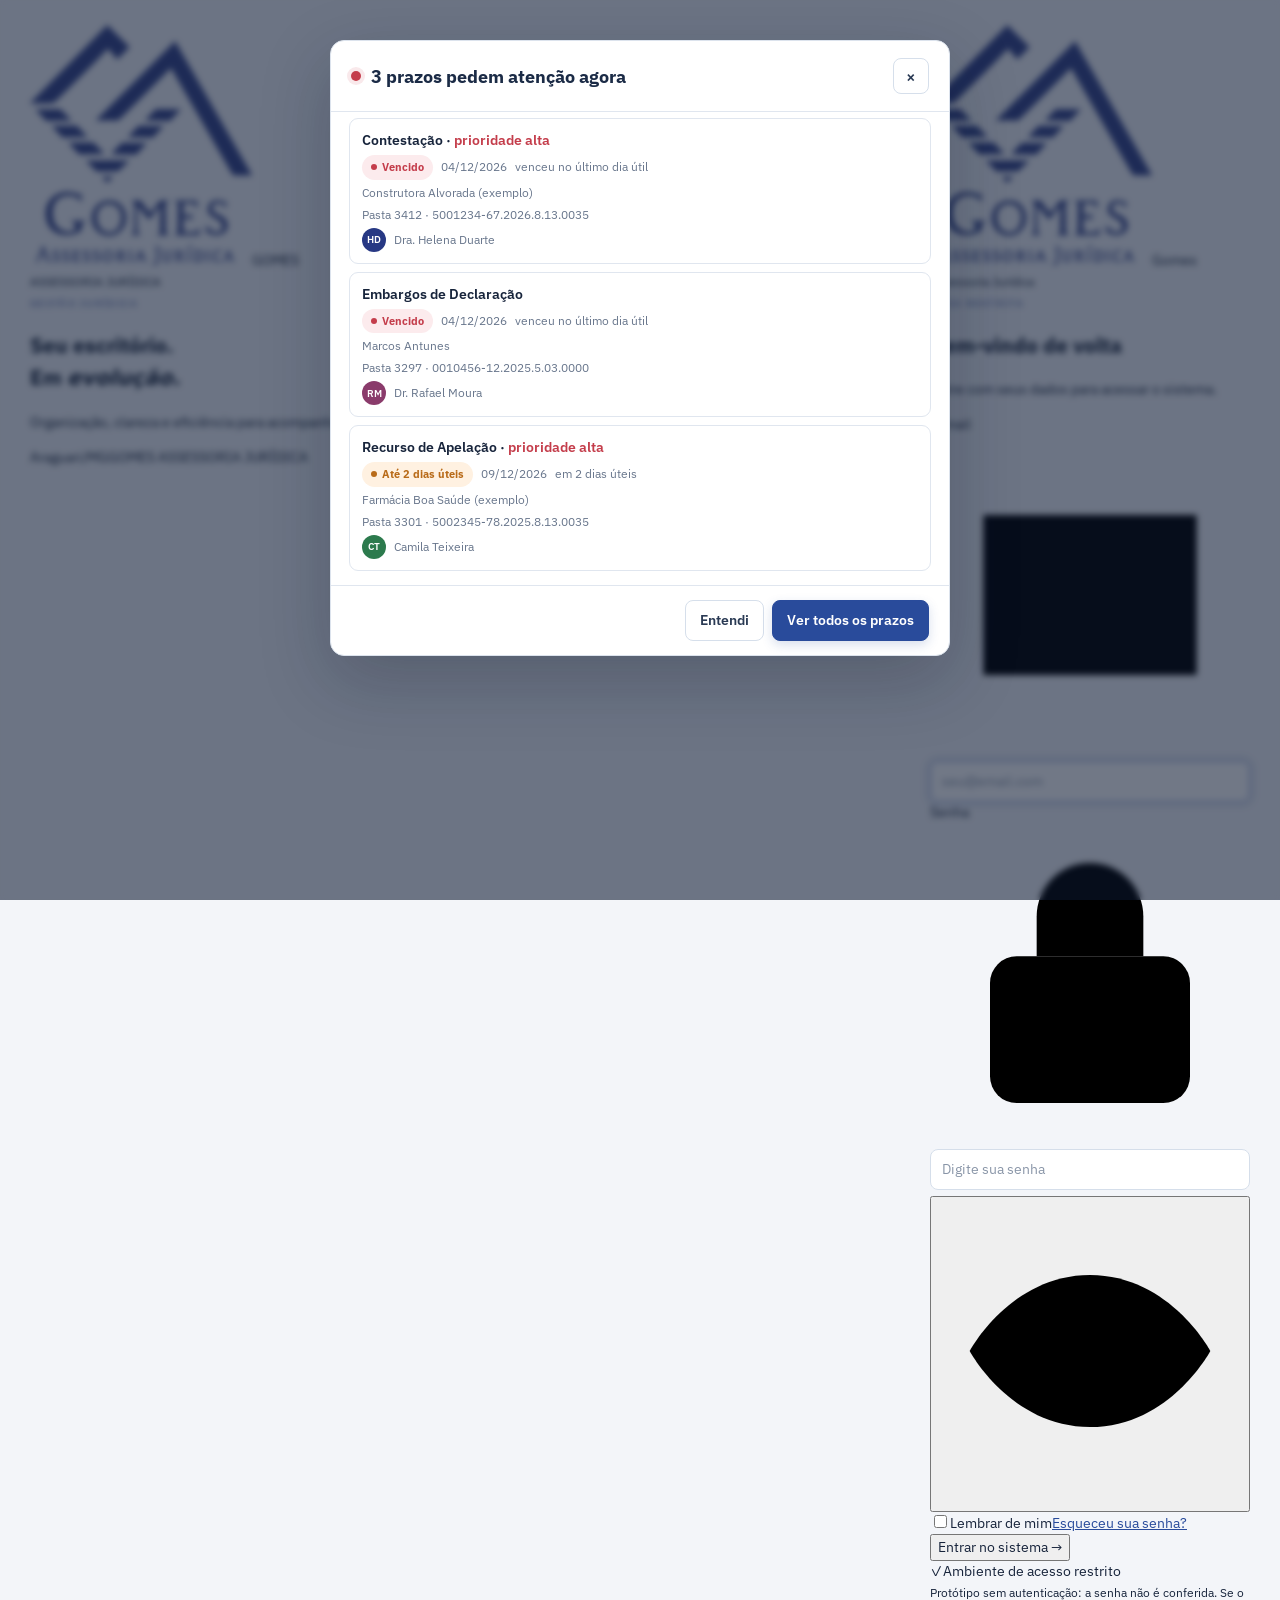
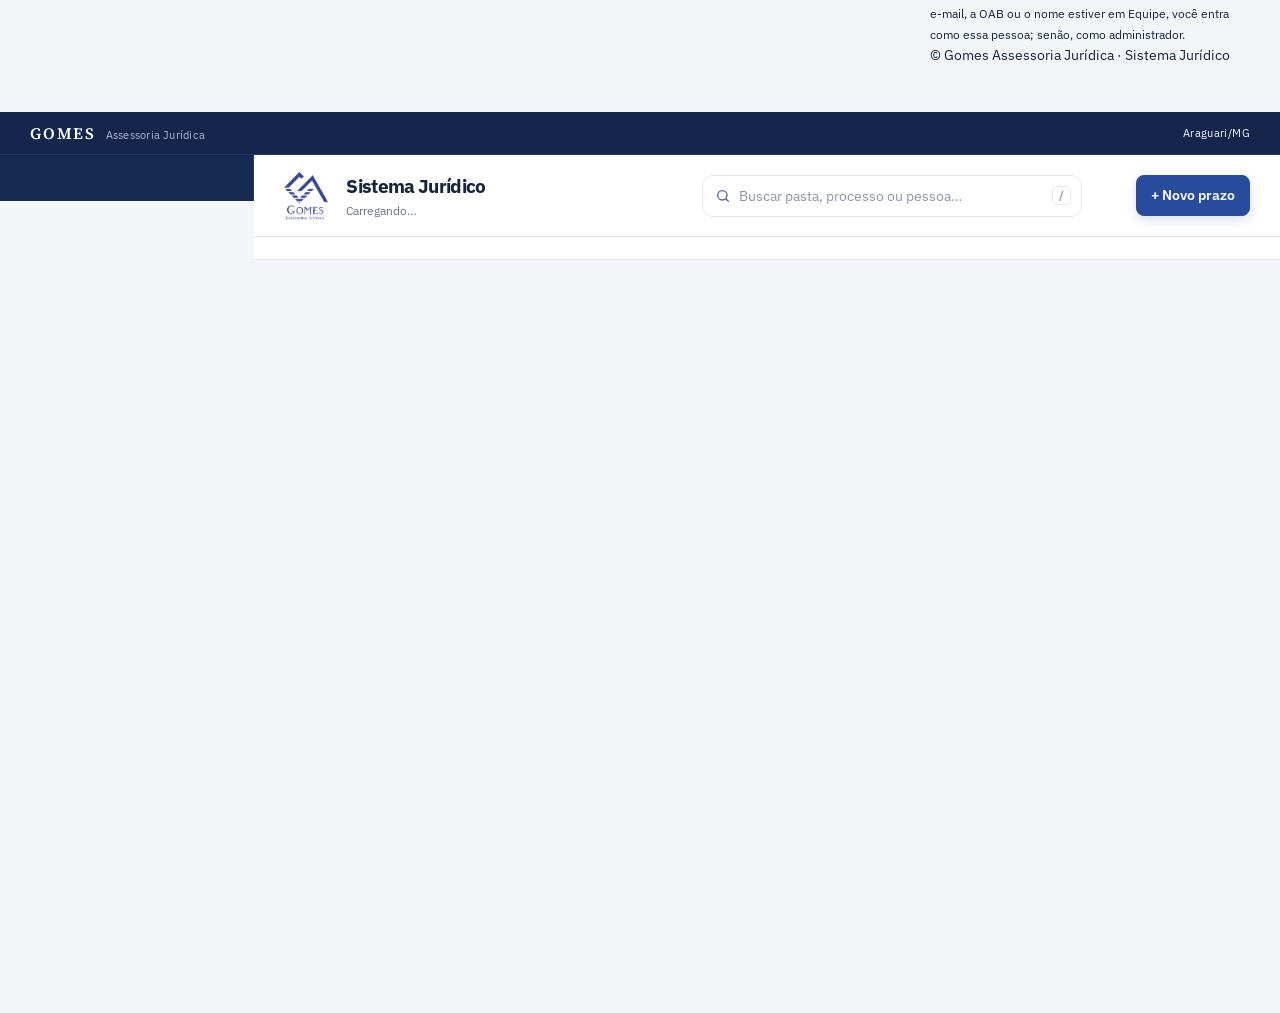
==== commit fad550c4: "Tela de login - Gomes" ====
--- a/prototipo/index.html
+++ b/prototipo/index.html
@@ -9,7 +9,7 @@
 <link rel="preconnect" href="https://fonts.gstatic.com" crossorigin>
 <link href="https://fonts.googleapis.com/css2?family=IBM+Plex+Sans:wght@400;500;600&family=Source+Serif+4:opsz,wght@8..60,600&display=swap" rel="stylesheet">
 <link rel="stylesheet" href="css/app.css">
-<link rel="stylesheet" href="css/login.css">
+<link rel="stylesheet" href="login.html">
 </head>
 <body>
 <div id="login" hidden></div>
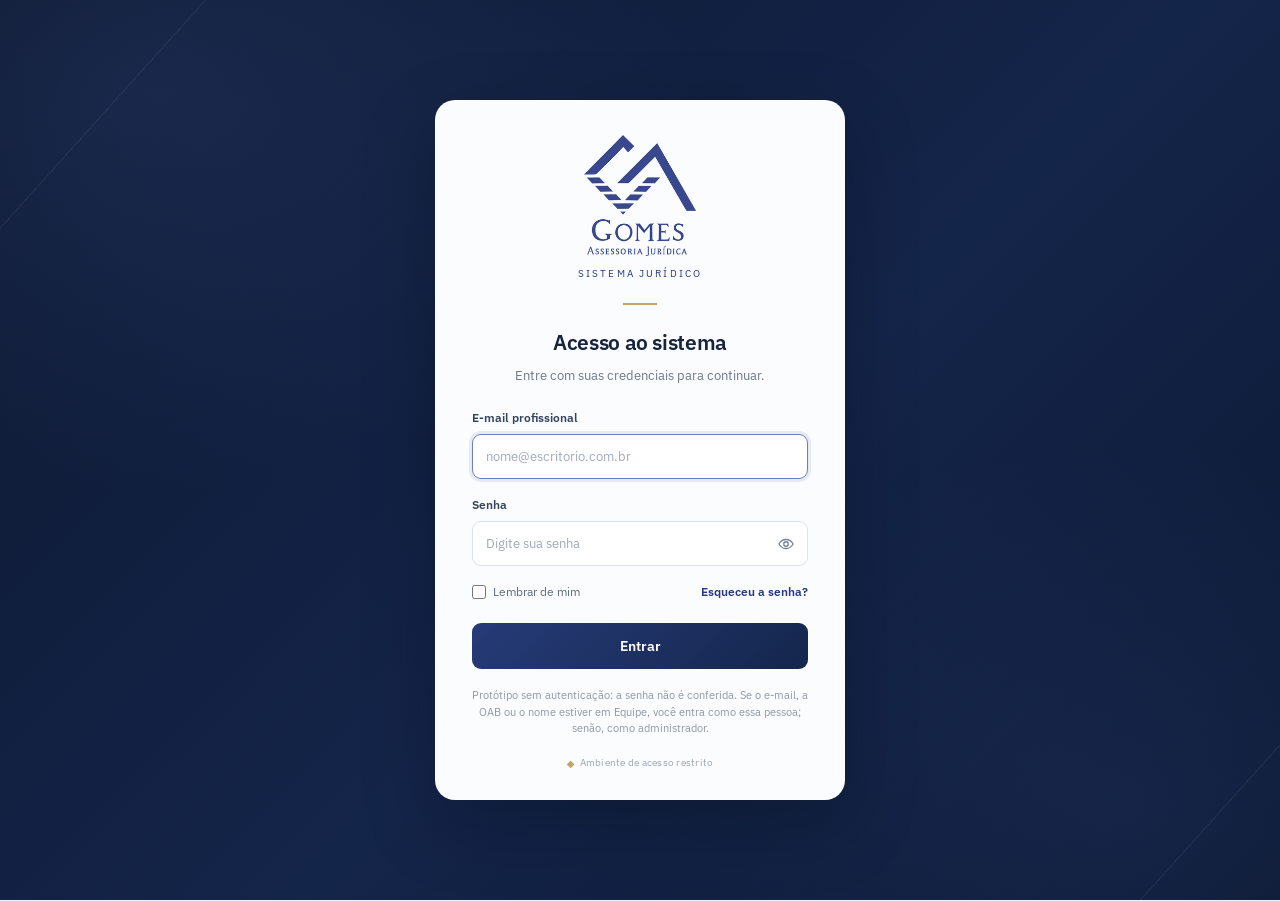
==== commit e0f016e8: "Aplica o visual novo da tela de login ao protótipo - Corrige o link quebrado no index.html (login.ht" ====
--- a/prototipo/index.html
+++ b/prototipo/index.html
@@ -9,7 +9,7 @@
 <link rel="preconnect" href="https://fonts.gstatic.com" crossorigin>
 <link href="https://fonts.googleapis.com/css2?family=IBM+Plex+Sans:wght@400;500;600&family=Source+Serif+4:opsz,wght@8..60,600&display=swap" rel="stylesheet">
 <link rel="stylesheet" href="css/app.css">
-<link rel="stylesheet" href="login.html">
+<link rel="stylesheet" href="css/login.css">
 </head>
 <body>
 <div id="login" hidden></div>
--- a/prototipo/css/login.css
+++ b/prototipo/css/login.css
@@ -0,0 +1,90 @@
+/* Tela de acesso (js/login.js). Visual: card centralizado sobre fundo azul-marinho (gomes-login/index.html).
+   Tudo restrito a #login para não colidir com app.css. */
+body.com-login { overflow: hidden; }
+body.com-login > .band, body.com-login > .shell { visibility: hidden; }
+
+#login {
+  --l-blue: #273884; --l-gold: #c3a36a; --l-paper: #fbfcfe; --l-ink: #17243d; --l-muted: #6c778a; --l-line: #dce2eb;
+  --l-font: "IBM Plex Sans", system-ui, "Segoe UI", Arial, sans-serif;
+  position: fixed; inset: 0; z-index: 900; overflow: auto;
+  font-family: var(--l-font); color: var(--l-ink);
+  background:
+    radial-gradient(ellipse at 12% 10%, rgba(54, 78, 131, .28), transparent 35%),
+    radial-gradient(ellipse at 88% 90%, rgba(42, 65, 117, .25), transparent 32%),
+    linear-gradient(135deg, #0d1730 0%, #14254a 55%, #0c1831 100%);
+}
+#login[hidden] { display: none; }
+#login * { box-sizing: border-box; }
+#login::before, #login::after {
+  content: ""; position: fixed; width: 440px; height: 440px;
+  border: 1px solid rgba(216, 225, 244, .07); transform: rotate(42deg); pointer-events: none;
+}
+#login::before { top: -290px; left: -250px; }
+#login::after { bottom: -330px; right: -280px; }
+
+#login .lg-login-page { position: relative; z-index: 1; min-height: 100%; display: grid; place-items: center; padding: 28px 18px; }
+#login .lg-login-card {
+  width: min(100%, 410px); background: var(--l-paper);
+  border: 1px solid rgba(255, 255, 255, .6); border-radius: 20px;
+  padding: 34px 36px 28px; box-shadow: 0 24px 70px rgba(2, 8, 23, .28);
+}
+
+/* O logo já traz "Gomes / Assessoria Jurídica" escrito: vai sozinho, sem repetir o nome em texto. */
+#login .lg-brand { display: flex; flex-direction: column; align-items: center; gap: 10px; margin: 0 auto 22px; }
+#login .lg-brand img { width: 112px; height: auto; display: block; }
+#login .lg-brand-subtitle { font-size: 10px; letter-spacing: 2.15px; color: var(--l-blue); text-transform: uppercase; }
+#login .lg-gold-rule { width: 34px; height: 2px; background: var(--l-gold); margin: 0 auto 22px; }
+
+#login .lg-heading { text-align: center; margin-bottom: 24px; }
+#login .lg-heading h1 { font-family: var(--l-font); font-size: 21px; font-weight: 600; margin: 0 0 7px; letter-spacing: -.35px; color: var(--l-ink); }
+#login .lg-heading p { font-size: 13px; color: var(--l-muted); margin: 0; }
+
+#login .lg-field { margin-bottom: 17px; }
+#login .lg-field label { display: block; font-size: 12px; font-weight: 600; color: #35435c; margin-bottom: 7px; }
+#login .lg-input-wrap { position: relative; }
+#login .lg-input-wrap input {
+  width: 100%; height: 45px; border: 1px solid var(--l-line); border-radius: 9px; background: #fff;
+  padding: 0 13px; font: inherit; font-size: 13px; color: var(--l-ink); outline: none; box-shadow: none;
+  transition: border-color .18s, box-shadow .18s;
+}
+#login .lg-input-wrap input:focus { border-color: #6b80bd; box-shadow: 0 0 0 3px rgba(39, 56, 132, .09); }
+#login .lg-input-wrap input::placeholder { color: #a0a9b8; }
+#login .lg-input-wrap input.lg-password-input { padding-right: 47px; }
+#login .lg-toggle-password {
+  position: absolute; top: 0; right: 0; height: 45px; width: 44px; border: 0; background: transparent;
+  color: #758198; cursor: pointer; display: grid; place-items: center; padding: 0;
+}
+#login .lg-toggle-password svg { width: 18px; height: 18px; fill: none; stroke: currentColor; stroke-width: 1.7; stroke-linecap: round; stroke-linejoin: round; }
+#login .lg-toggle-password.lg-ativo { color: var(--l-blue); }
+#login .lg-toggle-password:focus-visible { outline: 2px solid #6b80bd; outline-offset: -4px; border-radius: 8px; }
+
+#login .lg-options { display: flex; justify-content: space-between; align-items: center; gap: 10px; margin: 2px 0 22px; font-size: 12px; }
+#login .lg-remember { display: flex; align-items: center; gap: 7px; color: #5e6b80; cursor: pointer; }
+#login .lg-remember input { accent-color: var(--l-blue); width: 14px; height: 14px; margin: 0; padding: 0; border: 0; border-radius: 0; background: none; min-width: 0; flex: none; }
+#login .lg-forgot { color: var(--l-blue); text-decoration: none; font-weight: 600; text-align: right; }
+#login .lg-forgot:hover { text-decoration: underline; }
+
+#login .lg-submit-btn {
+  width: 100%; height: 46px; border: 0; border-radius: 9px;
+  background: linear-gradient(135deg, #263b78, #14264c); color: #fff;
+  font: inherit; font-size: 14px; font-weight: 600; cursor: pointer; transition: transform .15s, filter .15s;
+}
+#login .lg-submit-btn:hover { filter: brightness(1.08); }
+#login .lg-submit-btn:active { transform: translateY(1px); }
+#login .lg-submit-btn:focus-visible { outline: 2px solid var(--l-gold); outline-offset: 2px; }
+
+#login .lg-notice { display: none; margin-top: 12px; padding: 10px 12px; border-radius: 8px; font-size: 12px; line-height: 1.5; background: #eef2fb; color: #33466f; }
+#login .lg-notice.lg-show { display: block; }
+#login .lg-notice.erro { background: #fbe4e1; color: #8f2620; }
+
+#login .lg-prototipo-aviso { margin: 18px 0 0; font-size: 11px; line-height: 1.5; color: #8d97a8; text-align: center; }
+#login .lg-footer { text-align: center; color: #9aa4b5; font-size: 10px; margin-top: 18px; letter-spacing: .25px; }
+#login .lg-footer .lg-lock { display: inline-block; vertical-align: -1px; margin-right: 5px; color: var(--l-gold); }
+
+@media (max-width: 460px) {
+  #login .lg-login-page { padding: 18px 14px; }
+  #login .lg-login-card { padding: 29px 23px 24px; border-radius: 17px; }
+  #login .lg-brand img { width: 96px; }
+  #login .lg-heading h1 { font-size: 19px; }
+}
+@media (prefers-reduced-motion: reduce) { #login *, #login *::before, #login *::after { transition: none !important; } }
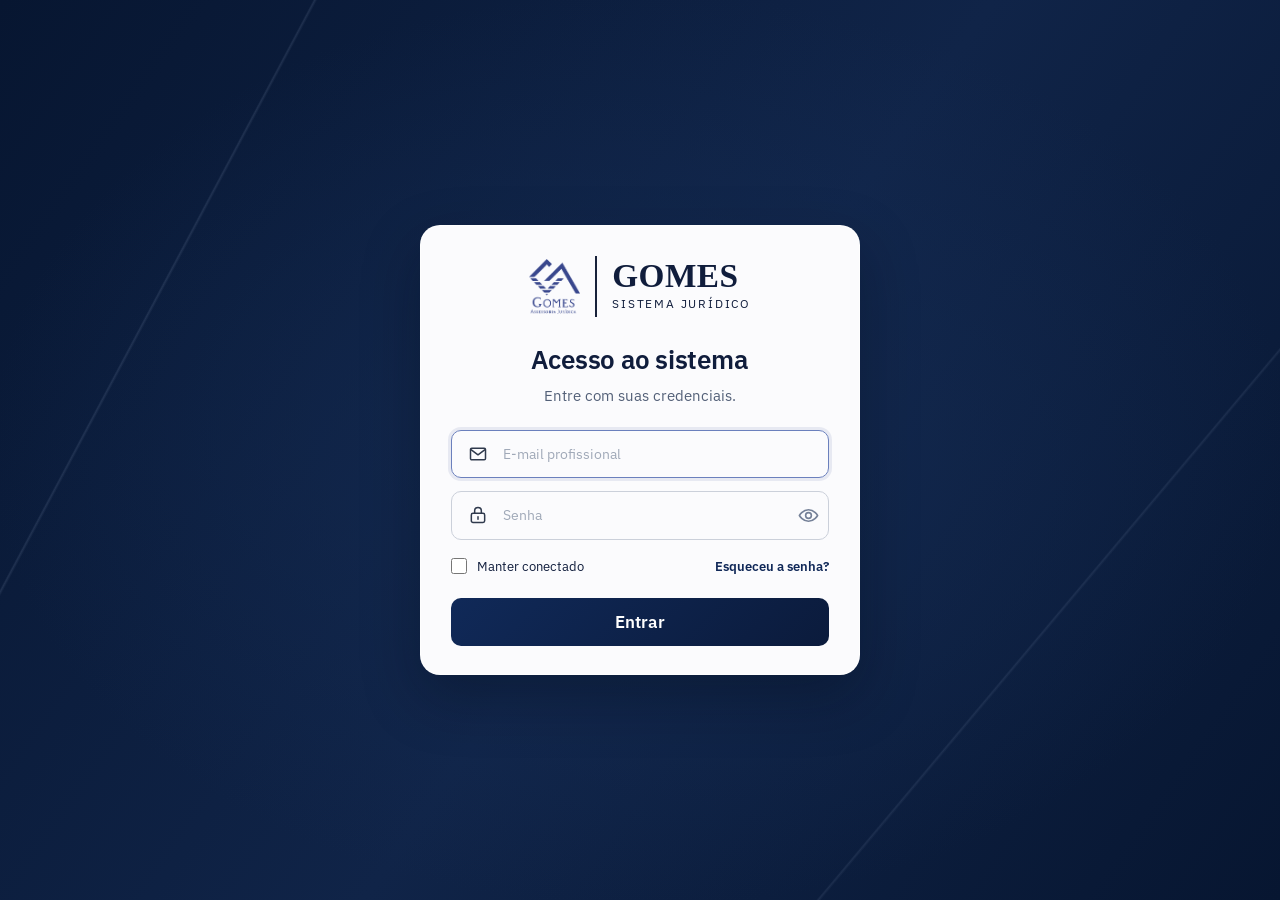
==== commit ae7882d4: "Atualiza protótipo jurídico e gestão de usuários" ====
--- a/prototipo/index.html
+++ b/prototipo/index.html
@@ -9,7 +9,9 @@
 <link rel="preconnect" href="https://fonts.gstatic.com" crossorigin>
 <link href="https://fonts.googleapis.com/css2?family=IBM+Plex+Sans:wght@400;500;600&family=Source+Serif+4:opsz,wght@8..60,600&display=swap" rel="stylesheet">
 <link rel="stylesheet" href="css/app.css">
+<link rel="stylesheet" href="css/nav-layout.css">
 <link rel="stylesheet" href="css/login.css">
+<link rel="stylesheet" href="css/usuarios.css">
 </head>
 <body>
 <div id="login" hidden></div>
@@ -31,6 +33,7 @@
       </div>
       <div id="notif"></div>
       <div class="me-chip" id="mechip"></div>
+      <div id="simControl"></div>
       <button class="btn primary" data-action="novo-prazo">+ Novo prazo</button>
     </header>
     <section class="alerts" id="alerts" aria-live="polite"></section>
@@ -53,6 +56,7 @@
 <script src="js/m-documentos.js"></script>
 <script src="js/m-modelos.js"></script>
 <script src="js/m-equipe.js"></script>
+<script src="js/m-usuarios.js"></script>
 <script src="js/m-financeiro.js"></script>
 <script src="js/m-fin-painel.js"></script>
 <script src="js/m-relatorios.js"></script>
--- a/prototipo/css/nav-layout.css
+++ b/prototipo/css/nav-layout.css
@@ -0,0 +1,161 @@
+/* Navegação inspirada na referência: marca, ícones e saída dentro do menu. */
+.band { display: none; }
+.shell { grid-template-columns: 254px minmax(0, 1fr); min-height: 100vh; }
+.side-nav {
+  position: sticky;
+  top: 0;
+  align-self: start;
+  display: flex;
+  flex-direction: column;
+  gap: 7px;
+  height: 100vh;
+  max-height: 100vh;
+  min-height: 560px;
+  overflow-x: hidden;
+  overflow-y: auto;
+  padding: 17px 12px 13px;
+  background: #071a34;
+  border-right: 1px solid #10294d;
+  scrollbar-color: #334d70 #071a34;
+}
+.side-brand {
+  display: flex;
+  flex: none;
+  align-items: center;
+  gap: 11px;
+  min-height: 67px;
+  margin: 0 3px 13px;
+  padding: 3px 6px 13px;
+  border-bottom: 1px solid rgba(226, 234, 247, .12);
+}
+.side-brand img {
+  width: 54px;
+  height: 39px;
+  flex: none;
+  object-fit: cover;
+  object-position: top;
+  filter: brightness(0) invert(1);
+}
+.side-brand-copy { display: flex; flex-direction: column; gap: 3px; color: #fff; }
+.side-brand-copy strong { font: 600 20px/.95 "Source Serif 4", Georgia, serif; letter-spacing: .07em; }
+.side-brand-copy small { color: #d6dfef; font-size: 9px; font-weight: 600; letter-spacing: .13em; white-space: nowrap; }
+.side-nav .grp { display: contents; }
+.side-nav .grp b { display: none; }
+.side-nav a {
+  display: flex;
+  flex: none;
+  align-items: center;
+  justify-content: flex-start;
+  gap: 12px;
+  min-height: 40px;
+  padding: 8px 11px;
+  border-radius: 8px;
+  color: #dce5f3;
+  font-size: 13px;
+  font-weight: 500;
+  text-decoration: none;
+  transition: background .16s ease, color .16s ease;
+}
+.side-nav a:hover { background: #142d50; color: #fff; transform: none; }
+.side-nav a[aria-current="page"], .side-nav a[aria-current=page] {
+  background: #183862;
+  color: #fff;
+  box-shadow: inset 3px 0 #c6a365;
+  font-weight: 650;
+}
+.nav-icon { display: inline-grid; width: 22px; height: 22px; flex: none; place-items: center; color: #d4deed; }
+.nav-icon svg, .side-logout svg { width: 21px; height: 21px; fill: none; stroke: currentColor; stroke-width: 1.8; stroke-linecap: round; stroke-linejoin: round; }
+.side-nav a[aria-current="page"] .nav-icon { color: #e5c27f; }
+.side-nav a .nav-label { overflow: hidden; text-overflow: ellipsis; white-space: nowrap; }
+.side-nav a .tabbadge { margin-left: auto; }
+.side-nav a[aria-current="page"] .tabbadge, .side-nav a[aria-current=page] .tabbadge { background: #e5c27f; color: #142644; }
+.side-logout { margin-top: auto; padding: 13px 3px 0; border-top: 1px solid rgba(226, 234, 247, .12); }
+.side-logout button {
+  display: flex;
+  align-items: center;
+  gap: 12px;
+  width: 100%;
+  min-height: 41px;
+  padding: 8px 11px;
+  border: 0;
+  border-radius: 8px;
+  background: transparent;
+  color: #e0e7f1;
+  text-align: left;
+  font: inherit;
+  font-weight: 500;
+}
+.side-logout button:hover { background: #142d50; color: #fff; }
+.side-logout svg { color: #e5c27f; }
+.content { min-width: 0; min-height: 100vh; background: #f5f6f9; }
+.top {
+  min-height: 75px;
+  flex-wrap: nowrap;
+  gap: 15px;
+  padding: 13px 25px;
+  background: #fff;
+  border-bottom: 1px solid #e5e8ef;
+}
+.top > .logo, .top > .brand { display: none; }
+.top .gsearch { flex: 1 1 420px; max-width: 560px; min-width: 180px; }
+.top .me-chip { margin-left: auto; }
+.top > [data-action="novo-prazo"] { flex: none; }
+#simControl { display: flex; flex: none; align-items: center; }
+.sim-select { display: flex; align-items: center; gap: 7px; color: #637089; font-size: 11px; white-space: nowrap; }
+.sim-select select { width: 154px; padding: 7px 9px; color: #26364f; font-size: 12px; }
+.alerts { padding-right: 25px; padding-left: 25px; }
+main { padding: 24px 25px 44px; }
+
+@media (max-width: 900px) {
+  .shell { grid-template-columns: minmax(0, 1fr); }
+  .side-nav {
+    position: sticky;
+    z-index: 35;
+    top: 0;
+    align-self: auto;
+    flex-direction: row;
+    align-items: center;
+    gap: 5px;
+    width: 100%;
+    height: auto;
+    min-height: 66px;
+    max-height: none;
+    overflow-x: auto;
+    overflow-y: hidden;
+    padding: 8px 10px;
+    border-right: 0;
+    border-bottom: 1px solid #10294d;
+  }
+  .side-brand { min-height: 43px; margin: 0 8px 0 0; padding: 0 11px 0 2px; border: 0; border-right: 1px solid rgba(226,234,247,.14); }
+  .side-brand img { width: 44px; height: 32px; }
+  .side-brand-copy strong { font-size: 16px; }
+  .side-brand-copy small { font-size: 7px; }
+  .side-nav a { min-height: 42px; padding: 8px 10px; white-space: nowrap; }
+  .side-logout { flex: none; margin: 0 0 0 6px; padding: 0 0 0 8px; border-top: 0; border-left: 1px solid rgba(226,234,247,.14); }
+  .side-logout button { width: auto; min-height: 42px; padding: 8px 10px; white-space: nowrap; }
+  .top { flex-wrap: wrap; padding: 12px 18px; }
+  .top .gsearch { order: 0; flex: 1 1 280px; }
+  .top .me-chip { margin-left: auto; }
+  #simControl { flex: 1 1 100%; justify-content: flex-end; }
+  .alerts { padding-right: 18px; padding-left: 18px; }
+  main { padding: 20px 18px 35px; }
+}
+@media (max-width: 600px) {
+  .side-nav { min-height: 58px; padding: 7px 8px; }
+  .side-brand { min-width: 42px; margin-right: 4px; padding-right: 7px; }
+  .side-brand img { width: 34px; height: 25px; }
+  .side-brand-copy { display: none; }
+  .side-nav a { gap: 7px; min-height: 40px; padding: 7px 9px; font-size: 12px; }
+  .nav-icon { width: 19px; height: 19px; }
+  .nav-icon svg, .side-logout svg { width: 19px; height: 19px; }
+  .side-logout { margin-left: 3px; padding-left: 5px; }
+  .side-logout button { gap: 6px; min-height: 40px; padding: 7px 8px; font-size: 12px; }
+  .top { gap: 9px; padding: 10px 12px; }
+  .top .gsearch { order: 10; flex: 1 1 100%; max-width: none; }
+  .top .me-chip { margin-left: auto; }
+  #simControl { order: 11; flex: 1 1 100%; justify-content: flex-start; }
+  .sim-select { width: 100%; justify-content: space-between; }
+  .sim-select select { flex: 1; max-width: 210px; }
+  .alerts { padding: 10px 12px; }
+  main { padding: 15px 12px 28px; }
+}
--- a/prototipo/css/login.css
+++ b/prototipo/css/login.css
@@ -4,70 +4,71 @@
 body.com-login > .band, body.com-login > .shell { visibility: hidden; }
 
 #login {
-  --l-blue: #273884; --l-gold: #c3a36a; --l-paper: #fbfcfe; --l-ink: #17243d; --l-muted: #6c778a; --l-line: #dce2eb;
+  --l-blue: #102858; --l-gold: #b88635; --l-paper: #fbfbfd; --l-ink: #101d3c; --l-muted: #536078; --l-line: #cbd0da;
   --l-font: "IBM Plex Sans", system-ui, "Segoe UI", Arial, sans-serif;
   position: fixed; inset: 0; z-index: 900; overflow: auto;
   font-family: var(--l-font); color: var(--l-ink);
   background:
-    radial-gradient(ellipse at 12% 10%, rgba(54, 78, 131, .28), transparent 35%),
-    radial-gradient(ellipse at 88% 90%, rgba(42, 65, 117, .25), transparent 32%),
-    linear-gradient(135deg, #0d1730 0%, #14254a 55%, #0c1831 100%);
+    radial-gradient(ellipse at 50% 50%, rgba(22, 46, 87, .65), transparent 72%),
+    linear-gradient(125deg, #071631 0%, #102448 52%, #071631 100%);
 }
 #login[hidden] { display: none; }
 #login * { box-sizing: border-box; }
-#login::before, #login::after {
-  content: ""; position: fixed; width: 440px; height: 440px;
-  border: 1px solid rgba(216, 225, 244, .07); transform: rotate(42deg); pointer-events: none;
-}
-#login::before { top: -290px; left: -250px; }
-#login::after { bottom: -330px; right: -280px; }
+#login::before, #login::after { content: ""; position: fixed; pointer-events: none; inset: 0; }
+#login::before { background: linear-gradient(118deg, transparent 17.8%, rgba(174,192,224,.13) 17.9%, transparent 18.05%); }
+#login::after { background: linear-gradient(130deg, transparent 77.2%, rgba(174,192,224,.10) 77.3%, transparent 77.45%); }
 
 #login .lg-login-page { position: relative; z-index: 1; min-height: 100%; display: grid; place-items: center; padding: 28px 18px; }
 #login .lg-login-card {
-  width: min(100%, 410px); background: var(--l-paper);
-  border: 1px solid rgba(255, 255, 255, .6); border-radius: 20px;
-  padding: 34px 36px 28px; box-shadow: 0 24px 70px rgba(2, 8, 23, .28);
+  width: min(100%, 440px); background: var(--l-paper);
+  border: 1px solid rgba(255, 255, 255, .75); border-radius: 20px;
+  padding: clamp(22px, 2.4vw, 30px) clamp(20px, 2.5vw, 30px) clamp(20px, 2.2vw, 28px);
+  box-shadow: 0 22px 58px rgba(1, 8, 22, .32);
 }
 
-/* O logo já traz "Gomes / Assessoria Jurídica" escrito: vai sozinho, sem repetir o nome em texto. */
-#login .lg-brand { display: flex; flex-direction: column; align-items: center; gap: 10px; margin: 0 auto 22px; }
-#login .lg-brand img { width: 112px; height: auto; display: block; }
-#login .lg-brand-subtitle { font-size: 10px; letter-spacing: 2.15px; color: var(--l-blue); text-transform: uppercase; }
-#login .lg-gold-rule { width: 34px; height: 2px; background: var(--l-gold); margin: 0 auto 22px; }
+/* Marca horizontal montada em texto para acompanhar a referência do acesso. */
+#login .lg-brand { display: flex; flex-direction: row; justify-content: center; align-items: center; gap: clamp(10px, 1.2vw, 15px); margin: 0 auto clamp(18px, 2vw, 24px); color: var(--l-ink); }
+#login .lg-brand-logo { display: block; width: clamp(46px, 4vw, 58px); height: auto; object-fit: contain; }
+#login .lg-brand-divider { height: clamp(52px, 4.8vw, 64px); width: 2px; background: #18223a; }
+#login .lg-brand-copy { display: flex; flex-direction: column; gap: 2px; }
+#login .lg-brand-copy strong { font: 600 clamp(27px, 2.6vw, 34px)/.98 Georgia, "Times New Roman", serif; letter-spacing: .5px; }
+#login .lg-brand-copy small { font-size: clamp(9px, .9vw, 12px); letter-spacing: clamp(1px, .15vw, 1.8px); white-space: nowrap; }
+#login .lg-gold-rule { display: none; }
 
-#login .lg-heading { text-align: center; margin-bottom: 24px; }
-#login .lg-heading h1 { font-family: var(--l-font); font-size: 21px; font-weight: 600; margin: 0 0 7px; letter-spacing: -.35px; color: var(--l-ink); }
-#login .lg-heading p { font-size: 13px; color: var(--l-muted); margin: 0; }
+#login .lg-heading { text-align: center; margin-bottom: clamp(16px, 1.8vw, 22px); }
+#login .lg-heading h1 { font-family: var(--l-font); font-size: clamp(22px, 2vw, 27px); font-weight: 600; margin: 0 0 5px; letter-spacing: -.4px; color: var(--l-ink); }
+#login .lg-heading p { font-size: clamp(14px, 1.2vw, 16px); color: var(--l-muted); margin: 0; }
 
-#login .lg-field { margin-bottom: 17px; }
-#login .lg-field label { display: block; font-size: 12px; font-weight: 600; color: #35435c; margin-bottom: 7px; }
+#login .lg-field { margin-bottom: clamp(10px, 1vw, 13px); }
+#login .lg-sr-only { position: absolute; width: 1px; height: 1px; padding: 0; margin: -1px; overflow: hidden; clip: rect(0,0,0,0); white-space: nowrap; border: 0; }
 #login .lg-input-wrap { position: relative; }
 #login .lg-input-wrap input {
-  width: 100%; height: 45px; border: 1px solid var(--l-line); border-radius: 9px; background: #fff;
-  padding: 0 13px; font: inherit; font-size: 13px; color: var(--l-ink); outline: none; box-shadow: none;
+  width: 100%; height: clamp(44px, 3.8vw, 50px); border: 1.5px solid var(--l-line); border-radius: 10px; background: transparent;
+  padding: 0 12px 0 clamp(46px, 4vw, 54px); font: inherit; font-size: clamp(14px, 1.1vw, 16px); color: var(--l-ink); outline: none; box-shadow: none;
   transition: border-color .18s, box-shadow .18s;
 }
 #login .lg-input-wrap input:focus { border-color: #6b80bd; box-shadow: 0 0 0 3px rgba(39, 56, 132, .09); }
 #login .lg-input-wrap input::placeholder { color: #a0a9b8; }
-#login .lg-input-wrap input.lg-password-input { padding-right: 47px; }
+#login .lg-input-wrap input.lg-password-input { padding-right: 52px; }
+#login .lg-field-icon { position: absolute; z-index: 1; left: clamp(13px, 1.4vw, 17px); top: 50%; transform: translateY(-50%); width: 20px; height: 20px; fill: none; stroke: #303a4d; stroke-width: 1.8; stroke-linecap: round; stroke-linejoin: round; pointer-events: none; }
 #login .lg-toggle-password {
-  position: absolute; top: 0; right: 0; height: 45px; width: 44px; border: 0; background: transparent;
+  position: absolute; top: 0; right: 0; height: 100%; width: 42px; border: 0; background: transparent;
   color: #758198; cursor: pointer; display: grid; place-items: center; padding: 0;
 }
-#login .lg-toggle-password svg { width: 18px; height: 18px; fill: none; stroke: currentColor; stroke-width: 1.7; stroke-linecap: round; stroke-linejoin: round; }
+#login .lg-toggle-password svg { width: 23px; height: 23px; fill: none; stroke: currentColor; stroke-width: 1.7; stroke-linecap: round; stroke-linejoin: round; }
 #login .lg-toggle-password.lg-ativo { color: var(--l-blue); }
 #login .lg-toggle-password:focus-visible { outline: 2px solid #6b80bd; outline-offset: -4px; border-radius: 8px; }
 
-#login .lg-options { display: flex; justify-content: space-between; align-items: center; gap: 10px; margin: 2px 0 22px; font-size: 12px; }
-#login .lg-remember { display: flex; align-items: center; gap: 7px; color: #5e6b80; cursor: pointer; }
-#login .lg-remember input { accent-color: var(--l-blue); width: 14px; height: 14px; margin: 0; padding: 0; border: 0; border-radius: 0; background: none; min-width: 0; flex: none; }
+#login .lg-options { display: flex; justify-content: space-between; align-items: center; gap: 8px; margin: clamp(13px, 1.4vw, 17px) 0 clamp(17px, 1.8vw, 22px); font-size: clamp(12px, 1vw, 14px); }
+#login .lg-remember { display: flex; align-items: center; gap: 10px; color: var(--l-ink); cursor: pointer; }
+#login .lg-remember input { accent-color: var(--l-blue); width: 16px; height: 16px; margin: 0; padding: 0; flex: none; }
 #login .lg-forgot { color: var(--l-blue); text-decoration: none; font-weight: 600; text-align: right; }
 #login .lg-forgot:hover { text-decoration: underline; }
 
 #login .lg-submit-btn {
-  width: 100%; height: 46px; border: 0; border-radius: 9px;
-  background: linear-gradient(135deg, #263b78, #14264c); color: #fff;
-  font: inherit; font-size: 14px; font-weight: 600; cursor: pointer; transition: transform .15s, filter .15s;
+  width: 100%; height: clamp(46px, 3.8vw, 52px); border: 0; border-radius: 10px;
+  background: linear-gradient(135deg, #102958, #0b1b3c); color: #fff;
+  font: inherit; font-size: clamp(16px, 1.3vw, 18px); font-weight: 600; cursor: pointer; transition: transform .15s, filter .15s;
 }
 #login .lg-submit-btn:hover { filter: brightness(1.08); }
 #login .lg-submit-btn:active { transform: translateY(1px); }
@@ -77,14 +78,48 @@
 #login .lg-notice.lg-show { display: block; }
 #login .lg-notice.erro { background: #fbe4e1; color: #8f2620; }
 
-#login .lg-prototipo-aviso { margin: 18px 0 0; font-size: 11px; line-height: 1.5; color: #8d97a8; text-align: center; }
+#login .lg-prototipo-aviso { display: none; }
 #login .lg-footer { text-align: center; color: #9aa4b5; font-size: 10px; margin-top: 18px; letter-spacing: .25px; }
 #login .lg-footer .lg-lock { display: inline-block; vertical-align: -1px; margin-right: 5px; color: var(--l-gold); }
 
+@media (max-width: 700px) {
+  #login .lg-login-card { width: min(100%, 420px); padding: 25px 22px 23px; }
+  #login .lg-brand { gap: 12px; margin-bottom: 20px; }
+  #login .lg-brand-logo { width: 50px; }
+  #login .lg-brand-divider { height: 58px; }
+  #login .lg-brand-copy strong { font-size: 30px; }
+  #login .lg-brand-copy small { font-size: 10px; letter-spacing: 1.2px; }
+  #login .lg-heading h1 { font-size: 24px; }
+  #login .lg-heading p { font-size: 14px; }
+  #login .lg-options { font-size: 12px; }
+}
+
+@media (min-width: 701px) and (max-height: 760px) {
+  #login .lg-login-page { padding-top: 16px; padding-bottom: 16px; }
+  #login .lg-login-card { padding-top: 22px; padding-bottom: 22px; }
+  #login .lg-brand { margin-bottom: 18px; }
+  #login .lg-brand-logo { width: 52px; }
+  #login .lg-brand-divider { height: 58px; }
+  #login .lg-heading { margin-bottom: 16px; }
+  #login .lg-field { margin-bottom: 10px; }
+  #login .lg-options { margin-top: 12px; margin-bottom: 18px; }
+}
+
 @media (max-width: 460px) {
   #login .lg-login-page { padding: 18px 14px; }
-  #login .lg-login-card { padding: 29px 23px 24px; border-radius: 17px; }
-  #login .lg-brand img { width: 96px; }
-  #login .lg-heading h1 { font-size: 19px; }
+  #login .lg-login-card { padding: 22px 18px 20px; border-radius: 16px; }
+  #login .lg-brand { gap: 10px; margin-bottom: 17px; }
+  #login .lg-brand-logo { width: 45px; }
+  #login .lg-brand-divider { height: 52px; }
+  #login .lg-brand-copy strong { font-size: 26px; }
+  #login .lg-brand-copy small { font-size: 9px; letter-spacing: 1px; }
+  #login .lg-heading h1 { font-size: 22px; }
+  #login .lg-heading p { font-size: 13px; }
+  #login .lg-input-wrap input { height: 44px; font-size: 14px; padding-left: 46px; }
+  #login .lg-field-icon { left: 13px; width: 20px; height: 20px; }
+  #login .lg-toggle-password { height: 44px; }
+  #login .lg-options { font-size: 11px; margin: 13px 0 17px; }
+  #login .lg-remember input { width: 15px; height: 15px; }
+  #login .lg-submit-btn { height: 46px; font-size: 16px; }
 }
 @media (prefers-reduced-motion: reduce) { #login *, #login *::before, #login *::after { transition: none !important; } }
--- a/prototipo/css/usuarios.css
+++ b/prototipo/css/usuarios.css
@@ -0,0 +1,73 @@
+/* Área Usuários: estilos locais para não interferir nos demais módulos. */
+.u-page { display: grid; gap: 18px; }
+.u-page-head { display: flex; align-items: center; justify-content: space-between; gap: 16px; flex-wrap: wrap; }
+.u-title { display: flex; align-items: center; gap: 14px; }
+.u-title-icon { width: 58px; height: 58px; display: grid; place-items: center; flex: none; border-radius: 12px; background: var(--accent-soft); color: var(--accent); }
+.u-title-icon svg { width: 29px; height: 29px; fill: none; stroke: currentColor; stroke-width: 1.8; stroke-linecap: round; stroke-linejoin: round; }
+.u-title h2 { margin: 0; color: var(--ink); font-family: var(--font-display); font-size: 25px; font-weight: 600; }
+.u-title p { margin: 2px 0 0; color: var(--muted); font-size: 13px; }
+.u-add { display: inline-flex; align-items: center; gap: 8px; }
+.u-add span { font-size: 20px; line-height: .8; }
+.u-stats { display: grid; grid-template-columns: repeat(4, minmax(0, 1fr)); gap: 14px; }
+.u-stat { display: flex; align-items: center; gap: 13px; min-height: 86px; padding: 15px 17px; background: var(--surface); border: 1px solid var(--line); border-radius: 10px; box-shadow: 0 3px 10px rgba(20,30,50,.045); }
+.u-stat-icon { width: 48px; height: 48px; display: grid; place-items: center; flex: none; border-radius: 50%; color: var(--accent); background: var(--accent-soft); }
+.u-stat-icon svg { width: 24px; height: 24px; fill: none; stroke: currentColor; stroke-width: 1.8; stroke-linecap: round; stroke-linejoin: round; }
+.u-stat-icon.verde { color: var(--ok); background: var(--ok-soft); }
+.u-stat-icon.dourado { color: var(--amber); background: var(--amber-soft); }
+.u-stat-copy { display: grid; gap: 1px; min-width: 0; color: var(--muted); font-size: 12px; }
+.u-stat-copy strong { color: var(--ink); font-size: 23px; line-height: 1.1; font-weight: 600; }
+.u-panel { overflow: hidden; }
+.u-panel-head { display: flex; align-items: baseline; gap: 12px; padding: 14px 17px 10px; }
+.u-panel-head h3 { margin: 0; color: var(--ink); font-size: 16px; font-weight: 600; }
+.u-panel-head .muted { font-size: 12px; }
+.u-filters { align-items: center; gap: 10px; border-top: 1px solid var(--line); }
+.u-search { position: relative; display: flex; align-items: center; flex: 1 1 280px; min-width: 220px; }
+.u-search svg { position: absolute; left: 12px; width: 18px; height: 18px; fill: none; stroke: var(--muted); stroke-width: 2; stroke-linecap: round; pointer-events: none; }
+.u-search input { width: 100%; min-width: 0; padding-left: 38px; }
+.u-filters select { flex: 0 1 190px; min-width: 145px; }
+.u-table-wrap { padding: 0 14px 8px; }
+.u-table { min-width: 760px; }
+.u-table thead { background: #f0f1f6; }
+.u-table th { color: #30394b; font-weight: 600; }
+.u-table td { height: 58px; }
+.u-person { display: flex; align-items: center; gap: 10px; min-width: 200px; }
+.u-avatar { width: 38px; height: 38px; display: grid; place-items: center; flex: none; border-radius: 50%; color: var(--accent); background: #e7eaf2; font-weight: 600; font-size: 12px; }
+.u-person > span:last-child { display: grid; gap: 1px; }
+.u-person strong { color: var(--ink); font-size: 13px; font-weight: 600; }
+.u-person small { color: var(--muted); font-size: 12px; }
+.u-profile, .u-status { display: inline-flex; align-items: center; gap: 6px; padding: 4px 9px; border-radius: 999px; font-size: 11px; font-weight: 600; white-space: nowrap; }
+.u-profile { color: var(--accent); background: var(--accent-soft); }
+.u-profile.p-assistente { color: #8a5b12; background: #fbefd5; }
+.u-profile.p-consulta { color: #475569; background: #e8ebf0; }
+.u-status i { width: 7px; height: 7px; border-radius: 50%; background: currentColor; }
+.u-status.s-ativo { color: #267146; background: var(--ok-soft); }
+.u-status.s-inativo { color: #a72f2a; background: var(--danger-soft); }
+.u-status.s-pendente { color: #8a5b12; background: #fbefd5; }
+.u-date { color: var(--muted); white-space: nowrap; }
+.u-actions { display: flex; justify-content: flex-end; gap: 6px; white-space: nowrap; }
+.u-actions .u-disable { border-color: #dfb4b0; color: #a72f2a; }
+.u-actions .u-disable:hover { background: var(--danger-soft); }
+.u-empty { padding: 30px 16px; text-align: center; color: var(--muted); }
+.u-invite-note { margin: 0; padding: 0 17px 14px; color: var(--muted); font-size: 11px; }
+.u-modal-hint { grid-column: 1 / -1; margin: 0; color: var(--muted); font-size: 12px; }
+.u-modal-hint strong { color: var(--amber); }
+
+@media (max-width: 1050px) {
+  .u-stats { grid-template-columns: repeat(2, minmax(0, 1fr)); }
+}
+@media (max-width: 620px) {
+  .u-page { gap: 13px; }
+  .u-title-icon { width: 48px; height: 48px; }
+  .u-title h2 { font-size: 21px; }
+  .u-title p { font-size: 12px; }
+  .u-stats { gap: 8px; }
+  .u-stat { min-height: 70px; gap: 9px; padding: 11px; }
+  .u-stat-icon { width: 38px; height: 38px; }
+  .u-stat-icon svg { width: 20px; height: 20px; }
+  .u-stat-copy { font-size: 11px; }
+  .u-stat-copy strong { font-size: 20px; }
+  .u-filters { padding: 10px; }
+  .u-search, .u-filters select { flex: 1 1 100%; min-width: 0; }
+  .u-panel-head { flex-wrap: wrap; }
+  .u-table-wrap { padding: 0 8px 8px; }
+}
